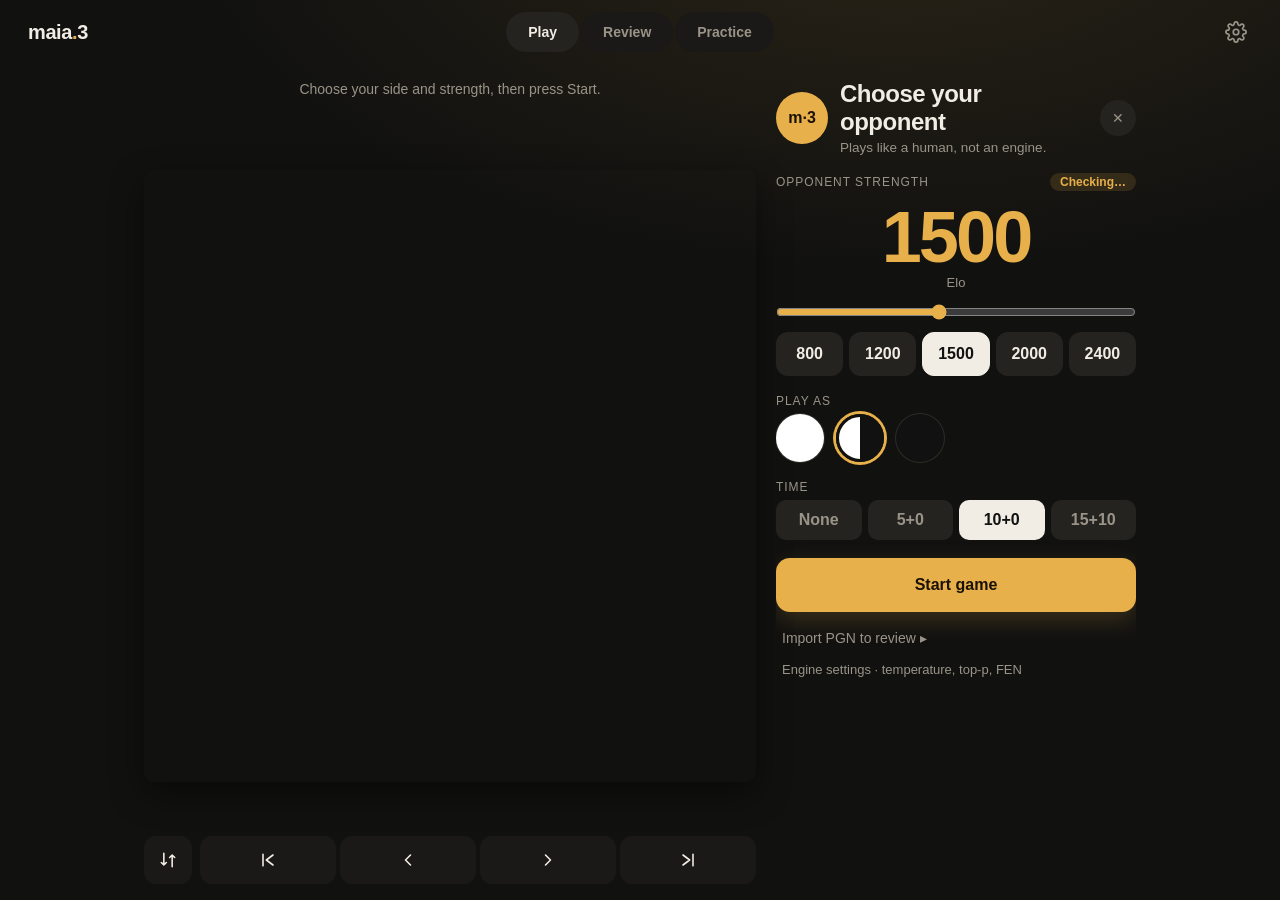
==== src/index.html @ 8c3743af "Implement Maia Chess mockup redesign" ====
<!doctype html>
<html lang="en">
<head>
  <meta charset="UTF-8" />
  <meta name="viewport" content="width=device-width, initial-scale=1.0, viewport-fit=cover" />
  <title>Maia Chess</title>
  <script src="theme.js"></script>
  <link rel="stylesheet" href="style.css" />
  <link rel="stylesheet" href="theme-skeuo.css" />
  <link rel="stylesheet" href="ux.css" />
</head>
<body>
  <div id="app">
    <nav class="tabBar" role="tablist" aria-label="Sections">
      <span class="brand" aria-hidden="true">maia<b>.</b>3</span>
      <button class="tabBtn active" id="tabBtnPlay" data-tab="play" role="tab">
        <span class="tabIcon"><svg width="22" height="22" viewBox="0 0 24 24" fill="none" stroke="currentColor" stroke-width="1.9" stroke-linecap="round" stroke-linejoin="round" aria-hidden="true"><rect x="3" y="3" width="18" height="18" rx="2"/><path d="M3 12h18M12 3v18"/></svg></span>
        <span class="tabLabel">Play</span>
      </button>
      <button class="tabBtn" id="tabBtnAnalyze" data-tab="analyze" role="tab">
        <span class="tabIcon"><svg width="22" height="22" viewBox="0 0 24 24" fill="none" stroke="currentColor" stroke-width="1.9" stroke-linecap="round" stroke-linejoin="round" aria-hidden="true"><circle cx="11" cy="11" r="6"/><path d="M20 20l-4.2-4.2"/></svg></span>
        <span class="tabLabel">Review</span>
      </button>
      <button type="button" class="practiceTab" id="tabBtnPractice">
        <span class="tabLabel">Practice</span>
      </button>
      <span class="navStatus" id="navStatus"></span>
      <button type="button" class="aboutBtn aboutOpen" aria-label="Settings and about">
        <span class="tabIcon"><svg width="22" height="22" viewBox="0 0 24 24" fill="none" stroke="currentColor" stroke-width="1.9" stroke-linecap="round" stroke-linejoin="round" aria-hidden="true"><circle cx="12" cy="12" r="3"/><path d="M19.4 15a1.7 1.7 0 0 0 .3 1.9l.1.1a2 2 0 1 1-2.8 2.8l-.1-.1a1.7 1.7 0 0 0-1.9-.3 1.7 1.7 0 0 0-1 1.5V21a2 2 0 1 1-4 0v-.1a1.7 1.7 0 0 0-1.1-1.5 1.7 1.7 0 0 0-1.9.3l-.1.1a2 2 0 1 1-2.8-2.8l.1-.1a1.7 1.7 0 0 0 .3-1.9 1.7 1.7 0 0 0-1.5-1H3a2 2 0 1 1 0-4h.1a1.7 1.7 0 0 0 1.5-1.1 1.7 1.7 0 0 0-.3-1.9l-.1-.1a2 2 0 1 1 2.8-2.8l.1.1a1.7 1.7 0 0 0 1.9.3H9a1.7 1.7 0 0 0 1-1.5V3a2 2 0 1 1 4 0v.1a1.7 1.7 0 0 0 1 1.5 1.7 1.7 0 0 0 1.9-.3l.1-.1a2 2 0 1 1 2.8 2.8l-.1.1a1.7 1.7 0 0 0-.3 1.9V9a1.7 1.7 0 0 0 1.5 1H21a2 2 0 1 1 0 4h-.1a1.7 1.7 0 0 0-1.5 1z"/></svg></span>
        <span class="tabLabel">Settings</span>
      </button>
    </nav>

    <main>
    <div class="tabPanel active" id="playTab">
      <section id="board-wrap" class="boardCol">
        <div id="status-line" class="statusLine" role="status">Choose your side and strength, then press Start.</div>
        <div class="materialBar" id="materialTop"></div>
        <div class="boardFrame"><div id="board" aria-label="chess board"></div>
          <div class="boardOverlay" id="startCard" hidden>
            <div class="overlayCard">
              <h3>No game in progress</h3>
              <p>Start a game against Maia at the strength you choose.</p>
              <button type="button" class="primary" id="startCardBtn">New game</button>
            </div>
          </div>
          <div class="boardOverlay" id="resultCard" hidden role="dialog" aria-labelledby="resultTitle">
            <div class="overlayCard">
              <h3 id="resultTitle"></h3>
              <p id="resultText"></p>
              <div class="overlayBtns">
                <button type="button" class="primary" id="resultReview">Review this game</button>
                <button type="button" class="small" id="resultRematch">Rematch</button>
                <button type="button" class="small" id="resultNew">New game</button>
                <button type="button" class="small" id="resultClose">Close</button>
              </div>
            </div>
          </div>
        </div>
        <div class="materialBar" id="materialBottom"></div>
        <div class="dock" role="toolbar" aria-label="Board controls">
          <button type="button" class="dockBtn" id="flip-btn" title="Flip board (F)" aria-label="Flip board"><svg width="20" height="20" viewBox="0 0 24 24" fill="none" stroke="currentColor" stroke-width="1.9" stroke-linecap="round" stroke-linejoin="round" aria-hidden="true"><path d="M7 4v14M7 18l-3-3M7 18l3-3M17 20V6M17 6l-3 3M17 6l3 3"/></svg></button>
          <div class="dockNav">
            <button type="button" class="dockBtn" id="nav-start" title="First move (Home)" aria-label="First move"><svg width="20" height="20" viewBox="0 0 24 24" fill="none" stroke="currentColor" stroke-width="1.9" stroke-linecap="round" stroke-linejoin="round" aria-hidden="true"><path d="M6 5v14M18 6l-8 6 8 6"/></svg></button>
            <button type="button" class="dockBtn" id="nav-prev" title="Previous move (←)" aria-label="Previous move"><svg width="20" height="20" viewBox="0 0 24 24" fill="none" stroke="currentColor" stroke-width="1.9" stroke-linecap="round" stroke-linejoin="round" aria-hidden="true"><path d="M15 6l-6 6 6 6"/></svg></button>
            <button type="button" class="dockBtn" id="nav-next" title="Next move (→)" aria-label="Next move"><svg width="20" height="20" viewBox="0 0 24 24" fill="none" stroke="currentColor" stroke-width="1.9" stroke-linecap="round" stroke-linejoin="round" aria-hidden="true"><path d="M9 6l6 6-6 6"/></svg></button>
            <button type="button" class="dockBtn" id="nav-end" title="Current position (End)" aria-label="Current position"><svg width="20" height="20" viewBox="0 0 24 24" fill="none" stroke="currentColor" stroke-width="1.9" stroke-linecap="round" stroke-linejoin="round" aria-hidden="true"><path d="M18 5v14M6 6l8 6-8 6"/></svg></button>
          </div>
        </div>
        <div id="promo-picker" class="hidden">
          <div class="promo-inner">
            <button data-piece="q" class="promo-btn"><img class="promo-img" alt="queen" /></button>
            <button data-piece="r" class="promo-btn"><img class="promo-img" alt="rook" /></button>
            <button data-piece="b" class="promo-btn"><img class="promo-img" alt="bishop" /></button>
            <button data-piece="n" class="promo-btn"><img class="promo-img" alt="knight" /></button>
          </div>
        </div>
      </section>

      <aside id="playSide" class="side">
        <div class="panel sheet" id="setup-panel" role="dialog" aria-modal="true" aria-labelledby="setup-title">
          <div class="sheetHead">
            <div class="heroAvatar" aria-hidden="true">m&middot;3</div>
            <div class="sheetTitle">
              <h2 id="setup-title">Choose your opponent</h2>
              <p class="sheetSub">Plays like a human, not an engine.</p>
            </div>
            <button type="button" class="sheetClose" id="setup-close" aria-label="Close">&#10005;</button>
          </div>

          <div class="field" id="elo-field">
            <div class="fieldHead">
              <label for="elo-slider">Opponent strength</label>
              <span id="active-model-name" title="Maia-3 model in use">Checking…</span>
              <select id="model-select" hidden title="Maia-3 model"></select>
            </div>
            <div class="eloRow"><b id="elo-value">1500</b><span class="eloUnit">Elo</span></div>
            <input type="range" id="elo-slider" min="600" max="2600" step="50" value="1500" />
            <div class="presets" id="elo-presets" role="group" aria-label="Strength presets"></div>
            <p class="hint" id="no-model-hint" style="display:none;">This build has no Maia-3 model bundled.</p>
          </div>

          <div class="field">
            <span class="fieldLabel">Play as</span>
            <div class="segmented" id="side-select" role="radiogroup" aria-label="Play as">
              <button type="button" role="radio" data-value="white" aria-checked="false" aria-label="White" title="White">White</button>
              <button type="button" role="radio" data-value="random" aria-checked="true" class="active" aria-label="Random" title="Random">Random</button>
              <button type="button" role="radio" data-value="black" aria-checked="false" aria-label="Black" title="Black">Black</button>
            </div>
          </div>

          <div class="field">
            <span class="fieldLabel">Time</span>
            <div class="chips" id="time-select" role="radiogroup" aria-label="Time control">
              <button type="button" role="radio" data-base="0" data-inc="0" aria-checked="false">None</button>
              <button type="button" role="radio" data-base="5" data-inc="0" aria-checked="false">5+0</button>
              <button type="button" role="radio" data-base="10" data-inc="0" aria-checked="true" class="active">10+0</button>
              <button type="button" role="radio" data-base="15" data-inc="10" aria-checked="false">15+10</button>
            </div>
          </div>

          <p class="sheetError" id="sheet-error" role="alert" hidden></p>
          <p class="hint sheetNote" id="sheet-note" hidden>A game is in progress. Strength changes apply to it right away; starting a new game abandons it.</p>
          <button id="start-btn" class="primary" title="Shortcut: N">Start game</button>
          <button type="button" class="linkBtn" id="import-link">Import PGN to review &#9656;</button>

          <details id="advanced-settings">
            <summary id="advanced-summary">Engine settings &middot; temperature, top-p, FEN</summary>

            <div class="settingRow">
              <div class="settingHead">
                <span>Variety in moves <span class="techName">(temperature)</span>: <span id="temperature-value">0.5</span></span>
                <button type="button" class="helpBtn" data-help="temperature" aria-label="About temperature">?</button>
              </div>
              <input type="range" id="temperature-slider" min="0" max="1.5" step="0.05" value="0.5" />
            </div>

            <div class="settingRow">
              <div class="settingHead">
                <span>Avoid odd moves <span class="techName">(top-p)</span>: <span id="top-p-value">0.9</span></span>
                <button type="button" class="helpBtn" data-help="topP" aria-label="About top-p">?</button>
              </div>
              <input type="range" id="top-p-slider" min="0.1" max="1" step="0.05" value="0.9" />
            </div>

            <div class="settingRow">
              <div class="settingHead">
                <label class="checkRow"><input type="checkbox" id="opening-checkbox" checked /> Varied openings (first 4 moves)</label>
                <button type="button" class="helpBtn" data-help="opening" aria-label="About loose opening">?</button>
              </div>
            </div>

            <div class="settingRow">
              <label for="start-fen-input">Starting position <span class="techName">(FEN)</span></label>
              <div class="inlineRow">
                <input type="text" id="start-fen-input" placeholder="Leave blank for the standard position">
                <button class="small" id="clear-fen-btn" type="button">Standard</button>
              </div>
              <div id="fen-error"></div>
            </div>
            <button class="small wide" id="open-setup-btn" type="button">Arrange pieces on a board…</button>
          </details>
        </div>

        <div class="oppCard" id="oppCard">
          <div class="oppAvatar" aria-hidden="true">m&middot;3</div>
          <div class="oppInfo"><b id="oppName">Maia</b><span id="oppSub"></span></div>
          <span class="oppState" id="oppState"></span>
        </div>

        <div class="panel movesPanel" id="moves-panel">
          <div class="historyNotice" id="history-notice">
            <span>Viewing a past position.</span>
            <button class="small" id="go-live-btn">Back to current</button>
          </div>
          <div class="moveBar">
            <ol id="move-list" class="moveList"></ol>
            <button type="button" id="moves-toggle" class="movesToggle" aria-expanded="false" aria-label="Show all moves"><svg width="20" height="20" viewBox="0 0 24 24" fill="none" stroke="currentColor" stroke-width="1.9" stroke-linecap="round" stroke-linejoin="round" aria-hidden="true"><path d="M6 9l6 6 6-6"/></svg></button>
          </div>
          <div class="actions">
            <button class="small" id="undo-btn" title="Undo (U)">Undo</button>
            <button class="small danger" id="resign-btn">Resign</button>
            <button class="small" id="copy-pgn-btn">PGN</button>
            <button class="primary" id="analyze-this-btn" title="Open this game in Review">Review game</button>
            <button class="small" id="new-game-btn">New game</button>
          </div>
        </div>
      </aside>
    </div>

    <div class="tabPanel" id="analyzeTab" data-pane="moves">
      <section id="analyze-board-wrap" class="boardCol">
        <div id="analyzeStatus" class="statusLine" role="status">Open a recent game or paste a PGN.</div>
        <div class="materialBar" id="aMaterialTop"></div>
        <div class="boardFrame"><div class="evalBar" id="evalBar" aria-hidden="true"><b id="evalBarFill"></b></div><div id="analyzeBoard" aria-label="analysis board"></div>
          <div class="boardOverlay" id="reviewEmpty" hidden>
            <div class="overlayCard">
              <h3>Review a game</h3>
              <p>Stockfish grades every move, shows your accuracy, and turns your mistakes into practice puzzles.</p>
              <p class="overlayHint">Paste a PGN on the right, open a recent game, or play one first.</p>
              <button type="button" class="primary" id="reviewPlayBtn">Play a game</button>
            </div>
          </div>
        </div>
        <div class="materialBar" id="aMaterialBottom"></div>
        <div class="dock" role="toolbar" aria-label="Board controls">
          <button type="button" class="dockBtn" id="aFlipBtn" title="Flip board (F)" aria-label="Flip board"><svg width="20" height="20" viewBox="0 0 24 24" fill="none" stroke="currentColor" stroke-width="1.9" stroke-linecap="round" stroke-linejoin="round" aria-hidden="true"><path d="M7 4v14M7 18l-3-3M7 18l3-3M17 20V6M17 6l-3 3M17 6l3 3"/></svg></button>
          <div class="dockNav" id="boardNav">
            <button type="button" class="dockBtn navBtn" disabled data-nav="start" title="First move (Home)" aria-label="First move"><svg width="20" height="20" viewBox="0 0 24 24" fill="none" stroke="currentColor" stroke-width="1.9" stroke-linecap="round" stroke-linejoin="round" aria-hidden="true"><path d="M6 5v14M18 6l-8 6 8 6"/></svg></button>
            <button type="button" class="dockBtn navBtn" disabled data-nav="prev" title="Previous move (←)" aria-label="Previous move"><svg width="20" height="20" viewBox="0 0 24 24" fill="none" stroke="currentColor" stroke-width="1.9" stroke-linecap="round" stroke-linejoin="round" aria-hidden="true"><path d="M15 6l-6 6 6 6"/></svg></button>
            <button type="button" class="dockBtn navBtn" disabled data-nav="next" title="Next move (→)" aria-label="Next move"><svg width="20" height="20" viewBox="0 0 24 24" fill="none" stroke="currentColor" stroke-width="1.9" stroke-linecap="round" stroke-linejoin="round" aria-hidden="true"><path d="M9 6l6 6-6 6"/></svg></button>
            <button type="button" class="dockBtn navBtn" disabled data-nav="end" title="End of line (End)" aria-label="End of line"><svg width="20" height="20" viewBox="0 0 24 24" fill="none" stroke="currentColor" stroke-width="1.9" stroke-linecap="round" stroke-linejoin="round" aria-hidden="true"><path d="M18 5v14M6 6l8 6-8 6"/></svg></button>
          </div>
        </div>
        <div id="analyzePromo" class="hidden">
          <div class="promo-inner">
            <button data-piece="q" class="promo-btn"><img class="promo-img" alt="queen" /></button>
            <button data-piece="r" class="promo-btn"><img class="promo-img" alt="rook" /></button>
            <button data-piece="b" class="promo-btn"><img class="promo-img" alt="bishop" /></button>
            <button data-piece="n" class="promo-btn"><img class="promo-img" alt="knight" /></button>
          </div>
        </div>
      </section>

      <aside id="analyzeSide" class="side">
        <div id="variationBar" style="display:none;">
          <div class="variationHead">
            <span id="variationTitle"></span>
            <button class="small" id="variationExitBtn" title="Return to the game position (Esc)">Back to game</button>
          </div>
          <div id="variationLine" class="lineMoves"></div>
        </div>

        <div id="practiceResumeBar" style="display:none;">
          <span>Practice paused</span>
          <button class="small" id="practiceResumeBtn">Back to practice</button>
        </div>

        <div class="importHead" id="importHead">
          <h2>Review a game</h2>
          <p>Stockfish grades every move and finds your mistakes.</p>
        </div>

        <ol class="stepper" id="reviewSteps" aria-label="Review progress">
          <li data-step="1" class="current"><i>1</i>Load</li>
          <li data-step="2"><i>2</i>Analyze</li>
          <li data-step="3"><i>3</i>Practice</li>
        </ol>

        <div class="paneTabs" id="paneTabs" role="tablist" aria-label="Review panels">
          <button type="button" role="tab" class="active" aria-selected="true" data-pane="moves">Moves</button>
          <button type="button" role="tab" aria-selected="false" data-pane="engine">Engine</button>
        </div>

        <div class="panel collapsible paneMoves" id="recentPanel" style="display:none;">
          <h2>Recent games</h2>
          <div id="recentList"></div>
          <div class="btnRow"><button class="small" id="recentClearBtn">Clear list</button></div>
        </div>

        <div class="panel collapsible paneMoves" id="loadPanel">
          <h2>Load a game</h2>
          <label class="drop" id="pgnDrop"><input type="file" id="pgnFile" accept=".pgn,.txt,text/plain" hidden /><b>Drop a .pgn file here</b><span>or <u>choose a file</u></span></label>
          <div class="orLine">or paste</div>
          <textarea id="pgnInput" rows="3" placeholder="[Event &quot;Casual game&quot;]&#10;1. e4 e5 2. Nf3 Nc6 3. Bb5 a6 ..."></textarea>
          <div class="inlineRow">
            <button id="pasteBtn" class="small" type="button">Paste from clipboard</button>
            <button id="loadGameBtn" class="primary">Load &amp; analyze</button>
          </div>
          <div id="loadError"></div>
        </div>

        <div class="panel collapsible paneMoves" id="analyzeControlsPanel">
          <h2>Analysis settings</h2>
          <div class="setRow"><span>Search depth</span><b id="depthVal">14</b></div>
          <input type="range" id="analyzeDepthSelect" min="8" max="24" step="1" value="14" />
          <div class="setRow"><span>Lines per move <small>(more = slower)</small></span>
            <div class="chips" id="lineChips" role="group" aria-label="Lines per move">
              <button type="button" data-lines="1">1</button><button type="button" data-lines="2">2</button><button type="button" data-lines="3" class="active">3</button>
            </div>
          </div>
          <div class="setRow"><span>Max time per search</span>
            <div class="chips" id="capChips" role="group" aria-label="Max time per search">
              <button type="button" data-cap="2">2s</button><button type="button" data-cap="5" class="active">5s</button><button type="button" data-cap="10">10s</button><button type="button" data-cap="0">None</button>
            </div>
          </div>
          <div class="setRow">
            <label for="analyzeSideSelect">Grade</label>
            <select id="analyzeSideSelect">
              <option value="both" selected>Both sides</option>
              <option value="white">White only</option>
              <option value="black">Black only</option>
            </select>
          </div>
          <div class="est" id="analyzeEst"></div>
          <button id="analyzeGameBtn" class="primary" disabled>Analyze game</button>
          <p class="hint analyzeNote">Results appear move by move. You can stop at any time and keep what's done. The engine runs on your CPU, nothing is uploaded.</p>
        </div>

        <div class="panel paneMoves folded" id="evalGraphBox" style="display:none;">
          <div class="evalHead">
            <b>Evaluation</b>
            <button type="button" id="eval-toggle" class="movesToggle" aria-expanded="false" aria-label="Show evaluation graph"><svg width="20" height="20" viewBox="0 0 24 24" fill="none" stroke="currentColor" stroke-width="1.9" stroke-linecap="round" stroke-linejoin="round" aria-hidden="true"><path d="M6 9l6 6 6-6"/></svg></button>
          </div>
          <div id="evalGraphWrap"><svg id="evalGraph"></svg></div>
          <div id="evalInfo"></div>
          <div id="evalLine" class="lineMoves"></div>
          <div id="evalLegend"></div>
        </div>

        <div class="panel paneMoves" id="accuracyPanel" style="display:none;">
          <div class="statTiles" id="accTiles"></div>
          <details class="accDetails"><summary>Accuracy by phase</summary><div id="accuracyBody"></div></details>
        </div>

        <div class="panel listCollapsed paneMoves" id="flaggedPanel" style="display:none;">
          <h2 id="flaggedHeading"><span>Key moments <span id="flaggedCount" class="hint"></span></span></h2>
          <div id="flaggedList"></div>
          <div class="inlineRow" id="practiceSideRow" style="display:none;">
            <label for="practiceSideSelect">Practice</label>
            <select id="practiceSideSelect">
              <option value="both">Both sides</option>
              <option value="white">White's mistakes</option>
              <option value="black">Black's mistakes</option>
            </select>
          </div>
          <button id="practiceBtn" class="primary" style="display:none;">Practice my mistakes →</button>
        </div>
        <button type="button" class="linkBtn" id="importAnotherBtn">Import another PGN</button>

        <div class="panel paneMoves movesPanel" id="moveListPanel" style="display:none;">
          <div class="moveBar">
            <ol id="analyzeMoveList" class="moveList"></ol>
            <button type="button" id="az-moves-toggle" class="movesToggle" aria-expanded="false" aria-label="Show all moves"><svg width="20" height="20" viewBox="0 0 24 24" fill="none" stroke="currentColor" stroke-width="1.9" stroke-linecap="round" stroke-linejoin="round" aria-hidden="true"><path d="M6 9l6 6 6-6"/></svg></button>
          </div>
        </div>

        <div class="panel" id="puzzlePanelV2">
          <h2>Practice</h2>
          <div id="puzzleProgressV2"></div>
          <div id="puzzlePromptV2"></div>
          <div id="puzzleFeedbackV2"></div>
          <div class="actions" id="puzzleActiveActions">
            <button class="small" id="puzzleBackBtn" style="display:none;">↩ Back to my puzzle</button>
            <button class="small" id="puzzleRevealBtn">Reveal answer</button>
            <button class="small" id="puzzleNextBtn" style="display:none;">Next puzzle →</button>
            <button class="small" id="puzzleAnalyzeBtn" style="display:none;" title="Analyze this mistake on the review board; practice stays paused">Analyze move</button>
            <button class="small" id="puzzleExitBtn">Exit</button>
          </div>
          <div class="actions" id="puzzleDoneActions" style="display:none;">
            <button class="small" id="puzzleRestartBtn">Practice again</button>
            <button class="small" id="puzzleExitBtn2">Back to Review</button>
          </div>
        </div>

        <div class="arrowChips paneEngine" id="arrowChips" role="group" aria-label="Board arrows">
          <span class="arrowChipsLabel">Arrows</span>
          <label class="arrowChip" id="chipEng" title="Stockfish's best lines (blue; fainter = lower ranked).">
            <input type="checkbox" id="engArrows" autocomplete="off"><i class="chipSwatch" style="background:#3b6ef2"></i>Stockfish
          </label>
          <label class="arrowChip" id="chipHi" title="The two moves a player of the chosen rating is most likely to play (purple).">
            <input type="checkbox" id="hiArrows" autocomplete="off"><i class="chipSwatch" style="background:#9b4fd8"></i>Maia
          </label>
          <label class="arrowChip" id="chipReview" title="The move played when it wasn't good (red) and the best move (blue).">
            <input type="checkbox" id="aArrowReview" checked><i class="chipSwatch" style="background:#d9534f"></i>Review
          </label>
        </div>
        <p class="hint paneEngine" id="engineHint">Stockfish shows the best lines. Maia shows what players of a chosen rating would play.</p>

        <div class="panel paneEngine" id="enginePanel">
          <div class="engHead">
            <input type="checkbox" id="engEnable" hidden autocomplete="off">
            <span class="engTitle"><i class="keyDot" style="background:#3b6ef2"></i>Stockfish</span>
            <select id="engLines" title="Lines shown">
              <option value="1">1 line</option>
              <option value="2">2 lines</option>
              <option value="3" selected>3 lines</option>
            </select>
          </div>
          <div id="engNote" class="hint"></div>
          <div id="engBody" style="display:none;">
            <div class="engSummary">
              <span id="engScore" class="engChip engScore">0.00</span>
              <div class="engBar"><i id="engBarFill"></i></div>
              <span id="engStatus" class="engStatus"></span>
            </div>
            <div id="engList"></div>
          </div>
        </div>

        <div class="panel paneEngine" id="humanPanel">
          <div class="engHead">
            <input type="checkbox" id="hiEnable" hidden autocomplete="off">
            <span class="engTitle"><i class="keyDot" style="background:#9b4fd8"></i>Maia</span>
            <select id="hiRating" title="Rating of the player Maia imitates"></select>
          </div>
          <div id="hiStatus" class="hint"></div>
          <div id="hiBody" style="display:none;">
            <div id="hiSummary"></div>
            <div id="hiMeter"></div>
            <div id="hiMeterLegend"></div>
            <div id="hiMoves"></div>
            <details id="hiChartBox">
              <summary class="hiTitle">Moves by rating</summary>
              <svg id="hiChart" viewBox="0 0 320 150"></svg>
              <div id="hiChartLegend"></div>
            </details>
          </div>
        </div>
      </aside>
    </div>
    </main>
  </div>

  <!-- Position editor overlay -->
  <div id="setup-overlay">
    <div class="setupCard">
      <h2>Set Up Position</h2>
      <div class="tray" id="trayWhite"></div>
      <div id="editor-board"></div>
      <div class="tray" id="trayBlack"></div>
      <div class="subRow" style="margin-top:6px;">
        <label for="editorTurnSelect">Side to move</label>
        <select id="editorTurnSelect">
          <option value="w">White</option>
          <option value="b">Black</option>
        </select>
      </div>
      <div class="castleRow">
        <label><input type="checkbox" id="castleWK" checked> White O-O</label>
        <label><input type="checkbox" id="castleWQ" checked> White O-O-O</label>
        <label><input type="checkbox" id="castleBK" checked> Black O-O</label>
        <label><input type="checkbox" id="castleBQ" checked> Black O-O-O</label>
      </div>
      <div id="fenPreview"></div>
      <div id="editorError"></div>
      <p class="hint" style="margin:0 0 10px;">
        Drag pieces from the trays onto the board, drag a board piece to move
        it, or drag it off the board to remove it. Click a board piece to
        remove it too.
      </p>
      <div class="btnRow">
        <button class="small" id="editorStandardBtn" type="button">Standard Position</button>
        <button class="small" id="editorClearBtn" type="button">Clear Board</button>
      </div>
      <div class="btnRow" style="margin-top:12px;">
        <button class="small" id="editorApplyBtn" type="button">Use This Position</button>
        <button class="small" id="editorCancelBtn" type="button">Cancel</button>
      </div>
    </div>
  </div>

  <div id="about-overlay" role="dialog" aria-modal="true" aria-labelledby="about-title">
    <div class="aboutCard">
      <h2 id="about-title">maia<span>·3</span></h2>
      <p id="about-version"></p>
      <p>Play chess against Maia-3, an engine that plays like a human at the Elo you pick. Everything runs on this device.</p>
      <h3>Board</h3>
      <label class="checkRow"><input type="checkbox" id="pref-destinations" checked /> Show piece destinations</label>
      <h3>Theme</h3>
      <div class="segmented" id="theme-select" role="radiogroup" aria-label="Theme">
        <button type="button" role="radio" data-value="minimal" aria-checked="true" class="active">Minimal</button>
        <button type="button" role="radio" data-value="skeuo" aria-checked="false">Skeuomorphic</button>
      </div>
      <h3>Keyboard shortcuts</h3>
      <ul class="shortcuts">
        <li><kbd>N</kbd><span>Start a new game</span></li>
        <li><kbd>U</kbd><span>Undo your last move</span></li>
        <li><kbd>F</kbd><span>Flip the board</span></li>
        <li><kbd>←</kbd><kbd>→</kbd><span>Step through moves</span></li>
        <li><kbd>Home</kbd><kbd>End</kbd><span>Jump to start / current position</span></li>
        <li><kbd>Esc</kbd><span>Close dialogs, leave a side line</span></li>
      </ul>
      <h3>Built with</h3>
      <ul>
        <li>Maia-3<span>The human-like engine, by CSSLab</span></li>
        <li>Stockfish<span>Grades your moves in Review</span></li>
        <li>ONNX Runtime<span>Runs the Maia model on the device</span></li>
        <li>Tauri<span>The app framework</span></li>
        <li>Chess pieces<span>Colin M. L. Burnett, CC BY-SA 3.0</span></li>
      </ul>
      <h3>License</h3>
      <p>Free software under the GNU GPL v3.</p>
      <div class="aboutRepo">
        <code>github.com/outusuke/maia3-tauri</code>
        <button class="small" id="about-copy" type="button">Copy link</button>
      </div>
      <button class="primary" id="about-close" type="button">Close</button>
    </div>
  </div>

  <div id="help-toast" role="status" aria-live="polite"></div>

  <script src="log.js"></script>
  <script src="board.js"></script>
  <script src="tabs.js"></script>
  <script src="about.js"></script>
  <script src="play.js"></script>
  <script src="editor.js"></script>
  <script src="analyze.js"></script>
  <script src="insights.js"></script>
  <script src="accuracy.js"></script>
  <script src="analyze-view.js"></script>
  <script src="recent-games.js"></script>
  <script src="eval-graph.js"></script>
  <script src="puzzles.js"></script>
  <script src="ux.js"></script>
  <script src="main.js"></script>
</body>
</html>
---- src/style.css ----
:root {
  color-scheme: dark;
  --light-square: #ecdcbc;
  --dark-square: #b08a62;
  --highlight: rgba(155, 199, 0, 0.55);
  --last-move: rgba(255, 214, 51, 0.5);
  --check: rgba(220, 50, 47, 0.65);
  --bg: #101319;
  --panel-bg: #171b23;
  --panel-bg-2: #212631;
  --border: #262c38;
  --text: #eef0f4;
  --muted: #9ba3b1;
  --accent: #7aa2ff;
  --accent-hover: #93b3ff;
  --on-accent: #0a1022;
  --danger: #ff8f8a;

  --rail-w: 72px;
  --tabbar-h: 60px;
  --gap: 20px;
  --pad: 16px;
  --side-w: clamp(280px, 30vw, 360px);
  --status-h: 32px;
  --strip-h: 26px;
  --dock-h: 48px;
  --col-gap: 4px;
  --vh: 100vh;
  --stack-h: calc(var(--status-h) + 2 * var(--strip-h) + var(--dock-h) + 4 * var(--col-gap));
  --cell: clamp(30px, min(
    calc((var(--vh) - var(--stack-h) - 2 * var(--pad)) / 8),
    calc((100vw - var(--rail-w) - var(--side-w) - var(--gap) - 2 * var(--pad)) / 8)
  ), 100px);
}
@supports (height: 100dvh) {
  :root { --vh: 100dvh; }
}

* { box-sizing: border-box; }

html, body {
  margin: 0;
  height: 100%;
  background: var(--bg);
  color: var(--text);
  font-family: -apple-system, "Segoe UI", Inter, Helvetica, Arial, sans-serif;
  overscroll-behavior: none;
  -webkit-tap-highlight-color: transparent;
}
button, select, input, textarea { font: inherit; color: inherit; }

#app { height: var(--vh); padding-left: var(--rail-w); }
main { height: 100%; overflow: hidden; }

.tabPanel { display: none; }
.tabPanel.active {
  display: grid;
  grid-template-columns: calc(var(--cell) * 8) minmax(0, var(--side-w));
  gap: var(--gap);
  justify-content: center;
  align-content: center;
  height: 100%;
  padding: var(--pad);
}

.tabBar {
  position: fixed; z-index: 30; left: 0; top: 0; bottom: 0; width: var(--rail-w);
  display: flex; flex-direction: column; align-items: center; gap: 6px;
  padding: 64px 0 20px; background: var(--panel-bg); border-right: 1px solid var(--border);
}
.tabBar::before {
  content: "m\00b7 3"; position: absolute; top: 20px; font-size: 17px; font-weight: 700; letter-spacing: -0.03em;
}
.tabBtn, .aboutBtn {
  width: 56px; height: 60px; padding: 0; border: 0; background: none; color: var(--muted);
  display: flex; flex-direction: column; align-items: center; justify-content: center; gap: 3px;
  font-size: 11px; font-weight: 600; cursor: pointer;
}
.aboutBtn { margin-top: auto; }
.tabBtn:hover, .aboutBtn:hover { color: var(--text); }
.tabBtn:focus-visible, .aboutBtn:focus-visible { outline: 2px solid var(--accent); outline-offset: -2px; }
.tabIcon { display: flex; align-items: center; justify-content: center; width: 44px; height: 30px; border-radius: 15px; }
.tabBtn.active { color: #9db9ff; font-weight: 700; }
.tabBtn.active .tabIcon { background: rgba(122, 162, 255, 0.18); }

.boardCol { position: relative; width: calc(var(--cell) * 8); display: flex; flex-direction: column; gap: var(--col-gap); }

.statusLine {
  height: var(--status-h); font-size: 12.5px; line-height: 16px; color: var(--muted); text-align: center;
  display: -webkit-box; -webkit-box-orient: vertical; -webkit-box-pack: center; -webkit-line-clamp: 2; overflow: hidden;
}

.materialBar {
  height: var(--strip-h); display: flex; align-items: center;
  font-size: 12px; font-weight: 600; color: var(--muted);
}
.pName { display: inline-flex; align-items: center; gap: 6px; margin-right: 10px; color: var(--text); }

#board, #analyzeBoard, #editor-board {
  position: relative;
  touch-action: none;
  -webkit-user-select: none;
  user-select: none;
}
#board, #analyzeBoard {
  display: grid;
  grid-template-columns: repeat(8, var(--cell));
  grid-template-rows: repeat(8, var(--cell));
}

.dock { display: grid; grid-template-columns: auto minmax(0, 1fr); gap: 8px; height: var(--dock-h); }
.dockNav { display: grid; grid-template-columns: repeat(4, minmax(0, 1fr)); gap: 4px; }
.dockBtn {
  min-width: 48px; border: 0; border-radius: 12px; background: var(--panel-bg); color: var(--text);
  display: grid; place-items: center; cursor: pointer;
}
.dockBtn:hover:not(:disabled) { background: var(--panel-bg-2); }
.dockBtn:disabled { opacity: 0.3; cursor: default; }
.dockBtn:focus-visible { outline: 2px solid var(--accent); outline-offset: 1px; }

.side {
  height: calc(var(--stack-h) + 8 * var(--cell));
  min-width: 0; display: flex; flex-direction: column; gap: 10px;
  overflow-y: auto; overflow-anchor: none; scrollbar-width: thin; scrollbar-color: var(--border) transparent;
}
.side > * { flex: none; }

.panel { background: var(--panel-bg); border-radius: 14px; padding: 14px; }
.panel h2 {
  margin: 0 0 10px; font-size: 12px; font-weight: 600; text-transform: uppercase; letter-spacing: 0.06em; color: var(--muted);
}
.hint { margin: 8px 0 0; font-size: 12px; color: var(--muted); }
.emptyHint { color: var(--muted); font-size: 12.5px; padding: 6px 2px; }

select, input[type="text"], textarea {
  min-height: 40px; padding: 8px 10px; border: 1px solid var(--border); border-radius: 10px;
  background: var(--panel-bg-2); font-size: 14px;
}
textarea { display: block; width: 100%; margin-bottom: 10px; resize: vertical; }
input[type="range"] { width: 100%; margin: 0; accent-color: var(--accent); }

button.primary {
  width: 100%; min-height: 46px; border: 0; border-radius: 12px; background: var(--accent); color: var(--on-accent);
  font-size: 15px; font-weight: 700; cursor: pointer;
}
button.primary:hover { background: var(--accent-hover); }
button.primary:disabled { background: #2a2f3a; color: #6d7482; cursor: not-allowed; }
button.small {
  min-height: 36px; padding: 0 12px; border: 0; border-radius: 10px; background: var(--panel-bg-2);
  font-size: 13px; cursor: pointer;
}
button.small:hover:not(:disabled) { background: #2a303d; }
button.small:disabled { opacity: 0.4; cursor: default; }
button.small.danger { color: var(--danger); }
button.small.wide { width: 100%; }
.btnRow, .actions { display: flex; flex-wrap: wrap; gap: 8px; }
.actions { margin-top: 10px; }
.actions > * { flex: 1 1 auto; }
.inlineRow { display: flex; align-items: center; gap: 8px; }

.segmented, .paneTabs { display: flex; gap: 4px; padding: 4px; background: var(--bg); border-radius: 12px; }
.segmented button, .paneTabs button {
  flex: 1; min-height: 38px; border: 0; border-radius: 9px; background: transparent; color: var(--muted);
  font-size: 13px; cursor: pointer;
}
.segmented button:hover, .paneTabs button:hover { color: var(--text); }
.segmented button.active, .paneTabs button.active { background: var(--accent); color: var(--on-accent); font-weight: 700; }

.field { margin-bottom: 14px; }
.fieldLabel { display: block; margin-bottom: 6px; font-size: 12px; color: var(--muted); }
.fieldHead { display: flex; align-items: center; justify-content: space-between; gap: 8px; margin-bottom: 8px; font-size: 13px; color: var(--muted); }
.fieldHead b { color: var(--text); font-weight: 600; }
#active-model-name {
  padding: 2px 10px; border-radius: 12px; background: rgba(122, 162, 255, 0.14); color: #9db9ff;
  font-size: 12px; font-weight: 600;
}
#model-select { min-height: 32px; padding: 2px 8px; font-size: 13px; }

#advanced-settings { margin-bottom: 4px; }
#advanced-settings > summary {
  display: flex; align-items: center; justify-content: space-between; min-height: 40px; padding: 0 12px;
  border-radius: 10px; background: var(--panel-bg-2); color: var(--muted); font-size: 13px;
  list-style: none; cursor: pointer; user-select: none;
}
#advanced-settings > summary::-webkit-details-marker { display: none; }
#advanced-settings > summary::after { content: "▾"; }
#advanced-settings[open] > summary { margin-bottom: 12px; color: var(--text); }
.settingRow { margin-bottom: 12px; font-size: 13px; color: var(--muted); }
.settingRow > label { display: block; margin-bottom: 6px; }
.settingHead { display: flex; align-items: center; justify-content: space-between; gap: 8px; margin-bottom: 6px; }
.checkRow { display: flex; align-items: center; gap: 8px; cursor: pointer; }
#start-fen-input { flex: 1; min-width: 0; font-size: 13px; }
#fen-error { display: none; margin-top: 6px; color: var(--danger); font-size: 12px; }
.helpBtn {
  width: 22px; height: 22px; padding: 0; border: 1px solid var(--border); border-radius: 50%;
  background: transparent; color: var(--muted); font-size: 12px; line-height: 1; cursor: pointer;
}
.helpBtn:hover, .helpBtn.active { color: var(--text); border-color: var(--accent); }

.panel.collapsible > h2 { display: flex; align-items: center; justify-content: space-between; min-height: 24px; cursor: pointer; user-select: none; }
.panel.collapsible > h2::after { content: "▾"; margin-left: 8px; }
.panel.collapsible.collapsed > h2 { margin-bottom: 0; }
.panel.collapsible.collapsed > h2::after { content: "▸"; }
.panel.collapsible.collapsed > :not(h2) { display: none; }
#setup-panel.collapsed > #elo-field, #setup-panel.collapsed > #start-btn { display: block; }
#setup-panel.collapsed > #elo-field { margin-top: 12px; }
#setup-panel.collapsed > #start-btn { margin-top: 12px; }

.moveList { margin: 0; padding: 0; list-style: none; font-size: 14px; font-variant-numeric: tabular-nums; }
.move-row { display: grid; grid-template-columns: 38px 1fr 1fr; align-items: center; padding: 1px 4px; border-radius: 6px; }
.move-row:nth-child(even) { background: rgba(255, 255, 255, 0.03); }
.move-num { color: var(--muted); text-align: right; padding-right: 8px; font-size: 12.5px; }
.move-san { cursor: pointer; padding: 3px 8px; border-radius: 5px; font-weight: 600; }
.move-san.empty { cursor: default; color: var(--muted); font-weight: 400; }
.move-san:not(.empty):hover { background: var(--panel-bg-2); }
.move-san.current { background: var(--accent); color: var(--on-accent); }
.move-empty { color: var(--muted); font-size: 13px; padding: 8px 2px; }
.move-result { text-align: center; font-weight: 600; margin-top: 6px; padding-top: 6px; border-top: 1px solid var(--border); }
.move-result small { display: block; font-weight: 400; font-size: 12px; color: var(--muted); }
.movesToggle { display: none; }
.movesPanel.open .movesToggle svg { transform: rotate(180deg); }
@media not all and (max-width: 759px) and (min-height: 521px) {
  #moveListPanel .moveBar { display: flex; align-items: flex-start; gap: 6px; }
  #moveListPanel .moveList { flex: 1; min-width: 0; max-height: 104px; overflow-y: auto; }
  #moveListPanel.open .moveList { max-height: 380px; }
  #az-moves-toggle {
    display: grid; place-items: center; flex: none; width: 36px; height: 36px; padding: 0;
    border: 0; border-radius: 10px; background: var(--panel-bg-2); color: var(--text); cursor: pointer;
  }
}
#new-game-btn { display: none; flex-basis: 100%; background: var(--accent); color: var(--on-accent); font-weight: 700; }
#new-game-btn:hover:not(:disabled) { background: var(--accent-hover); }
#moves-panel > .actions { position: sticky; bottom: -14px; margin: 10px -14px -14px; padding: 10px 14px 14px; background: var(--panel-bg); border-radius: 0 0 14px 14px; }

.historyNotice {
  display: none; align-items: center; justify-content: space-between; gap: 8px; margin-bottom: 10px;
  font-size: 12.5px; color: #e3c96b;
}
.historyNotice.show { display: flex; }

#loadError { margin-top: 6px; color: var(--danger); font-size: 12.5px; }
#loadError:empty { display: none; }
.pairRow { display: grid; grid-template-columns: 1fr 1fr; gap: 10px; margin-bottom: 12px; }
.pairRow label { display: flex; flex-direction: column; gap: 4px; font-size: 12px; color: var(--muted); }
.pairRow select { width: 100%; }
#practiceSideRow { margin: 10px 0 8px; font-size: 12.5px; color: var(--muted); }
#practiceSideRow select { flex: 1; }
#flaggedList { margin-top: 10px; }

#variationBar {
  position: sticky; top: 0; z-index: 2; flex-direction: column; gap: 6px; padding: 10px 12px;
  border-radius: 12px; background: var(--panel-bg-2); font-size: 12.5px;
  box-shadow: 0 0 0 1px var(--border);
}
#practiceResumeBar {
  position: sticky; top: 0; z-index: 2; order: -2; align-items: center; justify-content: space-between; gap: 8px;
  padding: 10px 12px; border-radius: 12px; background: var(--panel-bg-2); font-size: 12.5px; font-weight: 600;
  box-shadow: 0 0 0 1px var(--border);
}
.variationHead { display: flex; justify-content: space-between; align-items: center; gap: 8px; font-weight: 600; }
#variationLine { font-family: monospace; font-size: 12.5px; }

#analyzeTab.hasGame #analyzeControlsPanel { order: 1; }
#analyzeTab.hasGame #evalGraphBox { order: 2; }
#analyzeTab.hasGame #accuracyPanel { order: 2; }
#analyzeTab.hasGame #flaggedPanel { order: 3; }
#analyzeTab.hasGame #moveListPanel { order: 0; }
#analyzeTab.hasGame #analyzeControlsPanel.collapsed { order: 8; }
#analyzeTab.hasGame #recentPanel { order: 9; }
#analyzeTab.hasGame #loadPanel { order: 10; }
#variationBar { order: -2; }
.paneTabs { order: -1; }
#analyzeTab:not(.hasGame) .paneTabs,
#analyzeTab:not(.hasGame) .paneEngine { display: none !important; }
#analyzeTab:not(.practicing)[data-pane="engine"] .paneMoves { display: none !important; }
#analyzeTab:not(.practicing)[data-pane="moves"] .paneEngine { display: none !important; }
#analyzeTab.practicing .paneTabs,
#analyzeTab.practicing .paneMoves:not(#evalGraphBox) { display: none !important; }
#analyzeTab.practicing #puzzlePanelV2 { order: -1; }

#enginePanel:not(:has(#engEnable:checked)),
#humanPanel:not(:has(#hiEnable:checked)) { display: none; }
#engineHint { display: none; }
#analyzeTab:not(:has(#engEnable:checked, #hiEnable:checked)) #engineHint { display: block; }
.engHead { display: flex; justify-content: space-between; align-items: center; gap: 8px; }
.engTitle { font-size: 14px; font-weight: 600; }
.engHead select { min-height: 32px; padding: 2px 8px; font-size: 13px; }
#hiStatus:empty, #engNote:empty { display: none; }

#puzzlePanelV2 > .actions { position: sticky; bottom: -14px; margin: 10px -14px -14px; padding: 10px 14px 14px; background: var(--panel-bg); border-radius: 0 0 14px 14px; }

#help-toast {
  position: fixed; left: 50%; bottom: 24px; transform: translateX(-50%); max-width: 380px; padding: 10px 14px;
  background: var(--panel-bg-2); border: 1px solid var(--accent); border-radius: 10px; font-size: 13px; line-height: 1.5;
  opacity: 0; pointer-events: none; transition: opacity 0.15s; z-index: 50;
}
#help-toast.show { opacity: 1; }

.square {
  position: relative;
  display: flex;
  align-items: center;
  justify-content: center;
  font-size: min(6.5vh, 52px);
  cursor: pointer;
}

.square.light { background: var(--light-square); }
.square.dark { background: var(--dark-square); }

.square.selected::after {
  content: "";
  position: absolute;
  inset: 0;
  background: var(--highlight);
}

.square.last-move::after {
  content: "";
  position: absolute;
  inset: 0;
  background: var(--last-move);
}

.square.in-check::after {
  content: "";
  position: absolute;
  inset: 0;
  background: radial-gradient(circle, var(--check) 0%, transparent 75%);
}

.square .piece {
  position: relative;
  z-index: 2;
  width: 82%;
  height: 82%;
  object-fit: contain;
  pointer-events: none;
  filter: drop-shadow(0 1px 1px rgba(0,0,0,0.4));
  transition: transform 60ms ease;
}
.square.dragging .piece { opacity: 0.35; }
.slide-piece {
  position: fixed;
  left: 0;
  top: 0;
  object-fit: contain;
  pointer-events: none;
  z-index: 999;
  will-change: transform;
}

.moveBadge {
  position: absolute;
  bottom: -4px;
  right: -4px;
  z-index: 3;
  width: 20px;
  height: 20px;
  border-radius: 50%;
  filter: drop-shadow(0 1px 2px rgba(0,0,0,0.6));
  pointer-events: none;
}

.noDestinations .move-dot::before { display: none; }
.move-dot::before {
  content: "";
  position: absolute;
  width: 28%;
  height: 28%;
  border-radius: 50%;
  background: rgba(20, 20, 20, 0.35);
  z-index: 1;
}
.move-dot.capture::before {
  width: 92%;
  height: 92%;
  background: transparent;
  border: 6px solid rgba(20, 20, 20, 0.35);
  border-radius: 50%;
}

.coord {
  position: absolute;
  font-size: 10px;
  font-weight: 700;
  opacity: 0.65;
  z-index: 1;
}
.coord.file { bottom: 2px; right: 3px; }
.coord.rank { top: 2px; left: 3px; }
.square.light .coord { color: var(--dark-square); }
.square.dark .coord { color: var(--light-square); }

#promo-picker, #analyzePromo {
  position: absolute;
  inset: 0;
  background: rgba(0,0,0,0.55);
  display: flex;
  align-items: center;
  justify-content: center;
  z-index: 10;
}
#promo-picker.hidden, #analyzePromo.hidden { display: none; }
.promo-inner {
  background: var(--panel-bg);
  border: 1px solid var(--border);
  border-radius: 10px;
  padding: 14px;
  display: flex;
  gap: 10px;
}
.promo-btn {
  width: 60px;
  height: 60px;
  border-radius: 8px;
  border: 1px solid var(--border);
  background: var(--panel-bg-2);
  color: var(--text);
  cursor: pointer;
  display: flex;
  align-items: center;
  justify-content: center;
}
.promo-btn:hover { background: var(--accent); }
.promo-img {
  width: 80%;
  height: 80%;
  object-fit: contain;
  pointer-events: none;
}

.square { cursor: grab; }
.square.drag-over::after {
  content: ""; position: absolute; inset: 0;
  background: rgba(59, 110, 242, 0.28); z-index: 1;
}
.drag-ghost {
  position: fixed;
  left: 0; top: 0;
  will-change: transform;
  width: 52px; height: 52px;
  pointer-events: none;
  z-index: 1000;
  filter: drop-shadow(0 3px 6px rgba(0,0,0,0.55));
  opacity: 0.92;
}

/* Position editor overlay */
#setup-overlay {
  position: fixed; inset: 0; z-index: 60; display: none;
  align-items: flex-start; justify-content: center; overflow-y: auto;
  background: rgba(10, 10, 14, 0.72); padding: 28px 16px;
}
#setup-overlay.show { display: flex; }
.setupCard {
  background: var(--panel-bg); border-radius: 14px; padding: 18px 20px 20px;
  width: min(560px, 100%); box-shadow: 0 20px 60px rgba(0,0,0,0.45);
}
.setupCard h2 { font-size: 15px; margin: 0 0 12px; }
#editor-board {
  --ecell: min(7vh, 52px, calc((100vw - 80px) / 8)); /* 80px = overlay + card padding + border */
  display: grid; grid-template-columns: repeat(8, var(--ecell));
  grid-template-rows: repeat(8, var(--ecell)); border: 2px solid #1a1a1a;
  margin: 0 auto 10px; user-select: none;
}
.tray {
  display: flex; gap: 4px; justify-content: center; flex-wrap: wrap;
  padding: 6px; border: 1px dashed var(--border); border-radius: 8px; margin-bottom: 8px;
}
.tray .piece {
  width: 34px; height: 34px; cursor: grab;
}
.castleRow { display: flex; flex-wrap: wrap; gap: 6px 14px; font-size: 12.5px; color: var(--text); }
.castleRow label { display: flex; align-items: center; gap: 4px; }
#fenPreview {
  font-size: 11px; color: var(--muted); word-break: break-all; margin: 8px 0;
  background: var(--panel-bg-2); border: 1px solid var(--border); border-radius: 6px; padding: 6px 8px;
}
#editorError { color: #ff8a8a; font-size: 12.5px; min-height: 1.2em; }

/* Analyze / Practice tab */
.grade-good { color: #8fe89b; }
.grade-best { color: #6fdc8c; }
.grade-onlymove { color: #7db7e8; }
.grade-brilliant { color: #26c2c2; }
.grade-inaccuracy { color: #e3c96b; }
.grade-mistake { color: #f0a860; }
.grade-blunder { color: #ff8a8a; }
.gradeChip { display: inline-block; width: 8px; height: 8px; border-radius: 50%; margin-right: 6px; }
.gradeChip.grade-good { background: #4caf6b; }
.gradeChip.grade-best { background: #3fbf6a; }
.gradeChip.grade-onlymove { background: #5b9bd5; }
.gradeChip.grade-brilliant { background: #26c2c2; }
.gradeChip.grade-inaccuracy { background: #e3c96b; }
.gradeChip.grade-mistake { background: #f0a860; }
.gradeChip.grade-blunder { background: #e05555; }

#flaggedList { display: flex; flex-direction: column; gap: 8px; margin-top: 10px; }
.flaggedItem {
  background: var(--panel-bg-2); border: 1px solid var(--border); border-radius: 8px; padding: 8px 10px;
  font-size: 12.5px;
}
.flaggedItem .head { display: flex; justify-content: space-between; font-weight: 600; }
.flaggedItem .line { color: var(--muted); margin-top: 4px; font-family: monospace; font-size: 11.5px; }

#evalGraphBox.panel { padding: 12px; }
.evalHead { display: none; }
/* Absolutely positioned in a fixed-height wrapper so the SVG's redraw size can't feed back into the layout width (resize loop). */
#evalGraphWrap { position: relative; width: 100%; height: 150px; }
#evalGraph {
  position: absolute; inset: 0; width: 100%; height: 100%; display: block;
  background: var(--panel-bg-2); border: 1px solid var(--border); border-radius: 8px;
  cursor: crosshair; touch-action: none; user-select: none;
}
#evalInfo { min-height: 20px; margin-top: 8px; font-size: 13px; }
#evalInfo .evalMove { font-weight: 600; }
#evalInfo .evalMuted { color: var(--muted); }
#evalLine:empty { display: none; }
#evalLine { margin-top: 2px; }
#evalLegend { display: flex; flex-wrap: wrap; gap: 14px; margin-top: 6px; font-size: 12px; color: var(--muted); }
.evalLegendItem {
  display: inline-flex; align-items: center; gap: 6px;
  background: none; border: 1px solid transparent; border-radius: 6px;
  padding: 2px 6px; margin: -2px -6px; font: inherit; color: inherit; cursor: pointer;
}
.evalLegendItem:not(:disabled):hover { background: var(--panel-bg-2); }
.evalLegendItem.active { border-color: var(--border); background: var(--panel-bg-2); color: var(--text); }
.evalLegendItem:disabled { cursor: default; opacity: 0.5; }
.evalLegendDot { width: 9px; height: 9px; border-radius: 50%; display: inline-block; }

.sideTag {
  display: inline-block; font-size: 10.5px; font-weight: 600; text-transform: uppercase;
  letter-spacing: 0.03em; padding: 1px 5px; border-radius: 4px; vertical-align: 1px;
}
.sideTag.white { background: #e9e9e9; color: #222; }
.sideTag.black { background: #3a3a3a; color: #e9e9e9; }

.materialGroup { display: flex; align-items: center; margin-right: 6px; }
.materialGroup img {
  width: 22px; height: 22px; margin-right: -5px;
  /* stacked twice for a visible halo — drop-shadow has no spread option */
  filter: drop-shadow(0 0 1px rgba(255,255,255,0.85)) drop-shadow(0 0 1px rgba(255,255,255,0.85));
}
.materialGroup img:last-child { margin-right: 0; }
.materialLead { margin-left: 3px; }

.pDot { display: inline-block; width: 14px; height: 14px; border-radius: 50%; border: 1px solid var(--muted); flex: none; }
.pDot.white { background: #f2f2f2; }
.pDot.black { background: #2a2a2a; }

/* --pp (0..1) is set in puzzles.js */
#puzzleProgressV2::after {
  content: ""; display: block; height: 4px; margin-top: 8px; border-radius: 2px;
  background: linear-gradient(var(--accent), var(--accent)) 0 0 / calc(var(--pp, 0) * 100%) 100% no-repeat, var(--border);
}

#puzzlePanelV2 { display: none; }
#puzzlePanelV2.show { display: block; }
#puzzleProgressV2 { font-size: 12px; color: var(--muted); margin-bottom: 6px; }
#puzzlePromptV2 { font-size: 13.5px; margin-bottom: 8px; }
#puzzleFeedbackV2 {
  font-size: 13px; border-radius: 8px; padding: 8px 10px; margin-bottom: 8px; display: none;
}
#puzzleFeedbackV2.show { display: block; }
#puzzleFeedbackV2.correct { background: #1f3d24; color: #8fe89b; }
#puzzleFeedbackV2.wrong { background: #4a1f22; color: #ff9494; }
#puzzleFeedbackV2.reveal { background: #33333b; color: var(--text); }

.emptyHint { color: var(--muted); font-size: 12.5px; padding: 6px 2px; }

.square, .square *, .tray, .tray * , .drag-ghost {
  -webkit-user-select: none;
  user-select: none;
  -webkit-user-drag: none;
}
body.is-dragging, body.is-dragging * {
  -webkit-user-select: none !important;
  user-select: none !important;
  cursor: grabbing !important;
}

.board-arrows {
  position: absolute;
  left: 0; top: 0;
  width: 100%; height: 100%;
  pointer-events: none;
  z-index: 5;
  overflow: visible;
}

.arrowChips { display: flex; align-items: center; gap: 6px; flex-wrap: wrap; }
.arrowChipsLabel { font-size: 12px; color: var(--muted); margin-right: 2px; }
.arrowChip {
  display: inline-flex; align-items: center; gap: 6px;
  padding: 6px 14px; border-radius: 999px; border: 1px solid var(--border, #444);
  font-size: 12px; color: var(--muted); cursor: pointer; user-select: none;
  transition: opacity .12s, background .12s, color .12s;
}
.arrowChip input { position: absolute; opacity: 0; width: 0; height: 0; pointer-events: none; }
.arrowChip .chipSwatch { width: 14px; height: 4px; border-radius: 2px; opacity: .35; }
.arrowChip:has(input:checked) { color: var(--text); background: rgba(128,128,128,.16); }
.arrowChip:has(input:checked) .chipSwatch { opacity: 1; }
.arrowChip:has(input:focus-visible) { outline: 2px solid #3b6ef2; outline-offset: 1px; }
.keyDot { display: inline-block; width: 16px; height: 5px; border-radius: 3px; margin-right: 8px; vertical-align: middle; }

.lineMoves { line-height: 1.9; }
.lineNum { color: var(--muted); margin-right: 3px; }
.lineLabel { color: var(--muted); margin-right: 5px; }
.lineMove {
  display: inline-block;
  padding: 0 5px;
  margin-right: 3px;
  border-radius: 4px;
  cursor: pointer;
  color: var(--text);
  font-weight: 600;
}
.lineMove:hover { background: rgba(90, 134, 245, 0.28); }
.lineMove.active { background: #3b6ef2; color: #fff; }
.flaggedItem .line.lineMoves { font-family: monospace; font-size: 12px; margin-top: 4px; }
.puzzleLine { margin-top: 6px; font-family: monospace; }
.puzzleLine .lineMoves { display: inline; }
.puzzleReset { margin-top: 8px; }

#recentList { display: flex; flex-direction: column; gap: 6px; }
#recentPanel.collapsed > #recentList { display: none; }
.recentItem {
  display: flex; flex-direction: column; align-items: flex-start; gap: 2px; width: 100%; min-height: 48px;
  padding: 8px 12px; border: 1px solid var(--border); border-radius: 10px; background: var(--panel-bg-2);
  color: var(--text); font: inherit; text-align: left; cursor: pointer;
}
.recentItem:hover { background: #262a33; }
.recentTitle { font-size: 14px; font-weight: 600; }
.recentMeta { font-size: 12px; color: var(--muted); }
#recentClearBtn { margin-top: 8px; }

#flaggedPanel > h2 { display: flex; justify-content: space-between; cursor: pointer; user-select: none; }
#flaggedPanel > h2::after { content: "▾"; }
#flaggedPanel.listCollapsed > h2::after { content: "▸"; }
#flaggedPanel.listCollapsed > h2 { margin-bottom: 0; }
#flaggedPanel.listCollapsed > #flaggedList { display: none; }
#flaggedCount { font-weight: 400; margin-left: 6px; }

#accuracyBody { display: grid; align-items: center; gap: 8px 10px; font-variant-numeric: tabular-nums; }
.accLabel { font-size: 13px; color: var(--muted); }
.accValue { font-size: 15px; font-weight: 600; text-align: right; }
.accOverall { font-size: 22px; font-weight: 700; color: var(--text); }
.accLabel.accOverall { font-size: 14px; }
#accuracyBody .sideTag { justify-self: end; }

/* Human insights */
.hiTitle { font-size: 13px; margin: 14px 0 6px; color: var(--muted); font-weight: 600; }
#hiSummary { font-size: 13px; margin: 10px 0 8px; line-height: 1.4; }
#hiSummary b { color: #fff; }
#hiMeter { display: flex; height: 14px; border-radius: 7px; overflow: hidden; background: var(--panel-bg-2); }
#hiMeter div { min-width: 0; }
#hiMeterLegend { display: flex; justify-content: space-between; font-size: 12px; margin: 5px 0 10px; }
.hiRow { display: grid; grid-template-columns: 52px 1fr 44px; align-items: center; gap: 8px; font-size: 12.5px; padding: 2px 0; cursor: default; }
.hiRow .bar { height: 10px; border-radius: 5px; background: var(--panel-bg-2); overflow: hidden; }
.hiRow .bar span { display: block; height: 100%; border-radius: 5px; }
.hiRow .pct { text-align: right; color: var(--muted); }
.hiRow.played .san { font-weight: 700; }
.hiRow.played .san::after { content: " •"; color: var(--accent-hover); }
.hiRow.best .san::before { content: "★ "; color: #e3c96b; }
#hiChart { width: 100%; height: auto; display: block; }
#hiChartLegend { display: flex; flex-wrap: wrap; gap: 4px 12px; font-size: 12px; margin-top: 4px; }
#hiChartLegend i { display: inline-block; width: 10px; height: 10px; border-radius: 2px; margin-right: 5px; vertical-align: -1px; }

.hiSwatch { display: inline-block; width: 12px; height: 4px; border-radius: 2px; background: #9b4fd8; vertical-align: middle; }
summary.hiTitle { cursor: pointer; }
.puzzleHuman { margin-top: 8px; font-size: 12.5px; color: var(--muted); line-height: 1.4; }
.puzzleHuman .hiSwatch { margin-right: 2px; }

/* Live engine */
.engHead { display: flex; justify-content: space-between; align-items: center; gap: 8px; }
.engSummary { display: flex; align-items: center; gap: 10px; margin: 12px 0 8px; }
.engChip { display: inline-block; text-align: center; font-weight: 600; font-size: 12.5px; padding: 2px 0; border-radius: 4px; font-variant-numeric: tabular-nums; }
.engChip.white { background: #f1f1f1; color: #1b1b1b; }
.engChip.black { background: #2b2b2b; color: #eee; box-shadow: inset 0 0 0 1px #4a4d56; }
.engScore { flex: 0 0 64px; font-size: 15px; font-weight: 700; padding: 4px 0; }
.engBar { flex: 1; height: 10px; border-radius: 5px; overflow: hidden; background: #2b2b2b; box-shadow: inset 0 0 0 1px #4a4d56; }
.engBar i { display: block; height: 100%; width: 50%; background: #f1f1f1; transition: width 0.25s ease; }
.engStatus { font-size: 11.5px; color: var(--muted); white-space: nowrap; }
#engBody.busy .engStatus::before {
  content: ""; display: inline-block; width: 8px; height: 8px; margin-right: 6px; vertical-align: -1px;
  border: 2px solid var(--muted); border-top-color: transparent; border-radius: 50%;
  animation: engSpin 0.8s linear infinite;
}
@keyframes engSpin { to { transform: rotate(360deg); } }
#engList { display: flex; flex-direction: column; gap: 2px; }
#engBody.busy #engList { opacity: 0.55; }
.engLine { display: flex; gap: 10px; align-items: flex-start; padding: 5px 4px; border-radius: 6px; }
.engLine:first-child { background: rgba(90, 134, 245, 0.1); }
.engLine .engChip { flex: 0 0 54px; margin-top: 2px; }
.engLine .lineMoves { flex: 1; min-width: 0; font-size: 13px; line-height: 1.7; }
.engFoot { margin-top: 8px; }

.square, .tray, .tray * { touch-action: none; }

#about-overlay {
  position: fixed; inset: 0; z-index: 70; display: none; align-items: center; justify-content: center;
  overflow-y: auto; background: rgba(10, 10, 14, 0.72);
  padding: max(16px, env(safe-area-inset-top)) 16px max(16px, env(safe-area-inset-bottom));
}
#about-overlay.show { display: flex; }
.aboutCard {
  background: var(--panel-bg); border-radius: 20px; padding: 24px 22px 20px; width: min(420px, 100%);
  max-height: 100%; overflow-y: auto; box-shadow: 0 20px 60px rgba(0, 0, 0, 0.45);
}
.aboutCard h2 { margin: 0; font-size: 28px; letter-spacing: -0.03em; }
.aboutCard h2 span { color: var(--accent); }
.aboutCard h3 { margin: 18px 0 8px; font-size: 12px; letter-spacing: 0.06em; text-transform: uppercase; color: var(--muted); }
.aboutCard p { margin: 6px 0 0; font-size: 14px; line-height: 1.5; }
#about-version { color: var(--muted); font-size: 13px; }
#about-version:empty { display: none; }
.aboutCard ul { list-style: none; margin: 0; padding: 0; display: flex; flex-direction: column; gap: 8px; font-size: 14px; }
.aboutCard li span { display: block; color: var(--muted); font-size: 12.5px; }
.aboutRepo { display: flex; align-items: center; gap: 8px; margin-top: 8px; }
.aboutRepo code { flex: 1; min-width: 0; font-size: 12.5px; color: var(--muted); word-break: break-all; user-select: all; }
#about-close { width: 100%; margin-top: 20px; }

/* Phones and narrow windows: board on top, the side panel scrolls under it, tabs at the bottom. */
@media (max-width: 759px) and (min-height: 521px) {
  :root {
    --pad: 0px;
    --strip-h: 24px;
    --cell: clamp(32px, min(
      calc(100vw / 8),
      calc((var(--vh) - var(--tabbar-h) - env(safe-area-inset-top) - env(safe-area-inset-bottom) - var(--stack-h) - 160px) / 8)
    ), 100px);
  }
  #app { padding: env(safe-area-inset-top) 0 0; }
  main { padding-bottom: calc(var(--tabbar-h) + env(safe-area-inset-bottom)); }
  .tabBar {
    top: auto; right: 0; width: auto; height: calc(var(--tabbar-h) + env(safe-area-inset-bottom));
    flex-direction: row; gap: 0; padding: 0 0 env(safe-area-inset-bottom);
    border-right: 0; border-top: 1px solid var(--border);
  }
  .tabBar::before { display: none; }
  .tabBtn, .aboutBtn { flex: 1; width: auto; height: var(--tabbar-h); margin: 0; }
  .tabPanel.active { display: flex; flex-direction: column; align-items: center; gap: 8px; padding: 0; }
  .side { align-self: stretch; flex: 1 1 0; height: auto; min-height: 0; padding: 0 12px 12px; }
  #help-toast { bottom: calc(var(--tabbar-h) + 12px); }
  .materialBar, .dock { padding: 0 12px; }

  #new-game-btn { display: block; }
  #playSide:has(#setup-panel:not(.collapsed)) #new-game-btn { display: none; }
  #setup-panel.collapsed { display: none; }
  .moveList {
    display: flex; align-items: center; gap: 2px; overflow-x: auto; overflow-y: hidden;
    scrollbar-width: none; padding: 2px 0;
  }
  .moveList::-webkit-scrollbar { display: none; }
  .move-row, .move-row:nth-child(even) { flex: none; display: flex; align-items: center; padding: 0; background: none; }
  .move-num { padding: 0 2px 0 6px; }
  .move-san { min-height: 34px; display: inline-flex; align-items: center; padding: 0 10px; font-size: 15px; border-radius: 8px; }
  .move-result { flex: none; margin: 0; padding: 0 12px; border-top: 0; }
  .move-empty { flex: none; }

  .moveBar { display: flex; align-items: center; gap: 6px; }
  .movesPanel.open .moveBar { align-items: flex-start; }
  .moveList { flex: 1; min-width: 0; }
  .movesToggle {
    display: grid; place-items: center; flex: none; width: 44px; height: 44px; padding: 0;
    border: 0; border-radius: 12px; background: var(--panel-bg-2); color: var(--text); cursor: pointer;
  }
  .movesPanel.open .moveList { display: block; max-height: 180px; overflow-x: hidden; overflow-y: auto; }
  .movesPanel.open .move-row { display: grid; grid-template-columns: 38px 1fr 1fr; padding: 1px 4px; border-radius: 6px; }
  .movesPanel.open .move-row:nth-child(even) { background: rgba(255, 255, 255, 0.03); }
  .movesPanel.open .move-num { padding: 0 8px 0 0; }
  .movesPanel.open .move-result { padding: 6px 0 0; border-top: 1px solid var(--border); }
  .evalHead { display: flex; align-items: center; justify-content: space-between; }
  #evalGraphBox { position: relative; }
  #evalGraphBox.folded #evalGraphWrap { position: absolute; left: 12px; right: 12px; visibility: hidden; pointer-events: none; }
  #evalGraphBox.folded #evalLine, #evalGraphBox.folded #evalLegend { display: none; }
  #evalGraphBox:not(.folded) .movesToggle svg { transform: rotate(180deg); }
  :root:has(#moves-panel.open) {
    --cell: clamp(32px, min(
      calc(100vw / 8),
      calc((var(--vh) - var(--tabbar-h) - env(safe-area-inset-top) - env(safe-area-inset-bottom) - var(--stack-h) - 310px) / 8)
    ), 100px);
  }
}

/* Short windows (phones on their side): drop the player strips so the board keeps its size. */
@media (max-height: 520px) {
  :root { --pad: 8px; --gap: 12px; --status-h: 20px; --strip-h: 0px; --dock-h: 44px; --side-w: clamp(240px, 36vw, 340px); }
  .materialBar { display: none; }
  .statusLine { -webkit-line-clamp: 1; }
}
---- src/theme-skeuo.css ----
:root[data-theme="skeuo"] {
  --light-square: #efdcb0;
  --dark-square: #a56b3b;
  --highlight: rgba(120, 230, 70, 0.55);
  --last-move: rgba(255, 214, 51, 0.5);
  --bg: #3a2312;
  --panel-bg: #232a3b;
  --panel-bg-2: #1a2030;
  --border: #0b0e15;
  --text: #f4ecd8;
  --muted: #cdc4ab;
  --accent: #5b8cf2;
  --accent-hover: #7aa2ff;
  --on-accent: #ffffff;
  --danger: #ffb4ae;
  /* style.css folds --col-gap into --stack-h, so the board shrinks to fit the frame */
  --col-gap: 10px;

  --font-display: "Iowan Old Style", "Palatino Linotype", Palatino, "Book Antiqua", Georgia, serif;
  --font-hand: "Segoe Print", "Bradley Hand", "Chalkboard SE", "Marker Felt", Georgia, serif;
  --font-lcd: ui-monospace, "SF Mono", Consolas, "Liberation Mono", "Courier New", monospace;
  --ink: #22304f;
  --wood: repeating-linear-gradient(94deg, rgba(0,0,0,.14) 0 1px, transparent 1px 6px, rgba(255,255,255,.07) 6px 7px, transparent 7px 15px),
          linear-gradient(145deg, #9a6636, #6a4220 45%, #8b5a2d 70%, #5a3719);
  --desk: radial-gradient(ellipse at 50% 40%, rgba(255,200,130,.16), transparent 62%),
          radial-gradient(ellipse at 50% 50%, transparent 55%, rgba(0,0,0,.55)),
          repeating-linear-gradient(90deg, rgba(0,0,0,.10) 0 2px, transparent 2px 9px, rgba(255,255,255,.035) 9px 11px, transparent 11px 23px),
          linear-gradient(180deg, #52351f, #3a2312);
  --leather: radial-gradient(rgba(255,255,255,.07) 1px, transparent 1.6px) 0 0 / 5px 5px,
             radial-gradient(rgba(0,0,0,.28) 1px, transparent 1.6px) 2px 3px / 5px 5px,
             linear-gradient(160deg, #323a50, #1c2130 60%, #171b27);
  --brushed: repeating-linear-gradient(90deg, rgba(255,255,255,.30) 0 1px, rgba(0,0,0,.04) 1px 2px),
             linear-gradient(90deg, #b4bac5, #e9ecf0 38%, #f3f5f7 55%, #b8bec9);
  --brushed-h: repeating-linear-gradient(90deg, rgba(255,255,255,.30) 0 1px, rgba(0,0,0,.04) 1px 2px),
               linear-gradient(180deg, #eef0f3, #b9bfca);
  --metal-key: linear-gradient(180deg, #fdfdfe, #dfe3e9 50%, #c8ced8 51%, #e6e9ef);
  --metal-key-hover: linear-gradient(180deg, #ffffff, #eceff3 50%, #d6dbe3 51%, #f1f3f7);
  --recess: linear-gradient(180deg, #07090e, #141926);
  --recess-shadow: inset 0 3px 6px rgba(0,0,0,.85), 0 1px 0 rgba(255,255,255,.16);
  --jelly: linear-gradient(180deg, #8cb1ff, #4e7fe9 50%, #3563cf 51%, #5b8cf2);
  --brass: linear-gradient(180deg, #f6e3a6, #d9b25a 45%, #b78b36 55%, #d8b25f);
  --paper: linear-gradient(180deg, #fdf8e8, #f1e8cf);
  --lcd: repeating-linear-gradient(0deg, rgba(0,0,0,.06) 0 1px, transparent 1px 3px), linear-gradient(180deg, #a9c48b, #bfd6a2 60%, #a6c187);
}

:root[data-theme="skeuo"] body { background: var(--desk); background-color: #3a2312; }

:root[data-theme="skeuo"] .tabBar {
  background: var(--brushed);
  border-right-color: #7d8594;
  box-shadow: 4px 0 14px rgba(0,0,0,.6), inset -1px 0 0 rgba(255,255,255,.7);
}
:root[data-theme="skeuo"] .tabBar::before {
  font-family: var(--font-display); font-size: 22px; color: #6a7282;
  text-shadow: 0 1px 0 #fff, 0 -1px 0 rgba(0,0,0,.35);
}
:root[data-theme="skeuo"] .tabBtn,
:root[data-theme="skeuo"] .aboutBtn { color: #4c5463; text-shadow: 0 1px 0 rgba(255,255,255,.9); }
:root[data-theme="skeuo"] .tabBtn:hover,
:root[data-theme="skeuo"] .aboutBtn:hover { color: #1f2430; }
:root[data-theme="skeuo"] .tabBtn.active { color: #1f3f9e; }
:root[data-theme="skeuo"] .tabIcon {
  position: relative;
  background: var(--metal-key);
  box-shadow: 0 2px 0 #8f97a5, 0 4px 5px rgba(0,0,0,.35), inset 0 1px 0 #fff;
}
:root[data-theme="skeuo"] .tabIcon svg { filter: drop-shadow(0 1px 0 rgba(255,255,255,.9)); }
:root[data-theme="skeuo"] .tabBtn.active .tabIcon {
  background: linear-gradient(180deg, #b3bac6, #d1d6de);
  box-shadow: inset 0 3px 6px rgba(0,0,0,.45), 0 1px 0 rgba(255,255,255,.7);
  transform: translateY(1px);
}
:root[data-theme="skeuo"] .tabBtn.active .tabIcon::after {
  content: ""; position: absolute; top: 3px; right: 5px; width: 6px; height: 6px; border-radius: 50%;
  background: radial-gradient(circle at 35% 30%, #d8ffd0, #38d24a 45%, #12781f);
  box-shadow: 0 0 6px 1px rgba(70,230,90,.8);
}

:root[data-theme="skeuo"] .statusLine {
  padding: 0 14px; border-radius: 8px; border: 1px solid #6e5019;
  background: repeating-linear-gradient(90deg, rgba(255,255,255,.14) 0 1px, transparent 1px 3px), var(--brass);
  color: #3d2a0c; font-weight: 700;
  text-shadow: 0 1px 0 rgba(255,255,255,.55);
  box-shadow: 0 3px 6px rgba(0,0,0,.5), inset 0 1px 0 rgba(255,255,255,.7), inset 0 -1px 0 rgba(0,0,0,.25);
}

:root[data-theme="skeuo"] .materialBar {
  padding: 0 12px; border-radius: 13px; color: #d8cba8;
  background: linear-gradient(180deg, #150d07, #2b1a0e);
  box-shadow: inset 0 3px 6px rgba(0,0,0,.8), 0 1px 0 rgba(255,255,255,.16);
}
:root[data-theme="skeuo"] .pName { color: #f3e9d2; text-shadow: 0 -1px 0 rgba(0,0,0,.7); }
:root[data-theme="skeuo"] .pDot { border: 0; width: 15px; height: 15px; box-shadow: 0 2px 3px rgba(0,0,0,.7); }
:root[data-theme="skeuo"] .pDot.white { background: radial-gradient(circle at 34% 28%, #fff, #e3e1da 50%, #a7a498); }
:root[data-theme="skeuo"] .pDot.black { background: radial-gradient(circle at 34% 28%, #8a8f9a, #20232a 45%, #050608); }

:root[data-theme="skeuo"] #board,
:root[data-theme="skeuo"] #analyzeBoard {
  box-shadow: 0 0 0 2px #2a180a, 0 0 0 3px rgba(255,255,255,.18);
}
:root[data-theme="skeuo"] .boardFrame {
  margin: -9px; padding: 9px; border-radius: 10px; background: var(--wood);
  box-shadow: 0 16px 26px rgba(0,0,0,.55), 0 3px 0 #3a210e, inset 0 2px 0 rgba(255,255,255,.28), inset 0 -3px 0 rgba(0,0,0,.45);
}
:root[data-theme="skeuo"] .square.light {
  background: repeating-linear-gradient(100deg, rgba(150,100,40,.07) 0 1px, transparent 1px 5px), linear-gradient(135deg, #f4e1b8, #e4c78f);
  box-shadow: inset 0 1px 1px rgba(255,255,255,.6), inset 0 -1px 2px rgba(120,80,30,.25);
}
:root[data-theme="skeuo"] .square.dark {
  background: repeating-linear-gradient(100deg, rgba(0,0,0,.10) 0 1px, transparent 1px 5px), linear-gradient(135deg, #a76d3d, #84502a);
  box-shadow: inset 0 2px 3px rgba(0,0,0,.35), inset 0 -1px 0 rgba(255,255,255,.14);
}
:root[data-theme="skeuo"] .square.last-move::after { box-shadow: inset 0 0 16px 2px rgba(255,214,51,.85); }
:root[data-theme="skeuo"] .square.selected::after { box-shadow: inset 0 0 18px 3px rgba(120,230,70,.85); }
:root[data-theme="skeuo"] .square .piece { filter: drop-shadow(0 3px 2px rgba(0,0,0,.5)); }
:root[data-theme="skeuo"] .move-dot::before {
  background: radial-gradient(circle at 50% 60%, rgba(50,30,10,.1), rgba(40,22,6,.7));
  box-shadow: inset 0 2px 3px rgba(0,0,0,.7), 0 1px 0 rgba(255,255,255,.35);
}
:root[data-theme="skeuo"] .move-dot.capture::before { background: transparent; box-shadow: none; border-color: rgba(40,22,6,.55); }

:root[data-theme="skeuo"] .dock {
  padding: 4px; border-radius: 14px; background: var(--brushed-h);
  box-shadow: 0 6px 12px rgba(0,0,0,.5), inset 0 1px 0 #fff, inset 0 -2px 0 rgba(0,0,0,.25);
}
:root[data-theme="skeuo"] .dockNav {
  padding: 3px; border-radius: 10px; background: linear-gradient(180deg, #8d95a3, #a8afbb);
  box-shadow: inset 0 3px 5px rgba(0,0,0,.45), 0 1px 0 rgba(255,255,255,.8);
}
:root[data-theme="skeuo"] .dockBtn {
  color: #4a5262; border-radius: 9px; background: var(--metal-key);
  box-shadow: 0 2px 0 #7e8696, 0 3px 4px rgba(0,0,0,.35), inset 0 1px 0 #fff;
}
:root[data-theme="skeuo"] .dockBtn svg { filter: drop-shadow(0 1px 0 rgba(255,255,255,.9)); }
:root[data-theme="skeuo"] .dockBtn:hover:not(:disabled) { background: var(--metal-key-hover); }
:root[data-theme="skeuo"] .dockBtn:active:not(:disabled) { transform: translateY(2px); box-shadow: 0 0 0 #7e8696, inset 0 2px 4px rgba(0,0,0,.35); }
:root[data-theme="skeuo"] .dockBtn:disabled { opacity: .55; box-shadow: inset 0 1px 0 rgba(255,255,255,.6); }

:root[data-theme="skeuo"] .panel {
  position: relative; padding: 16px; border-radius: 16px; background: var(--leather);
  box-shadow: 0 12px 22px rgba(0,0,0,.55), 0 3px 0 #0b0e15, inset 0 1px 0 rgba(255,255,255,.22), inset 0 -2px 0 rgba(0,0,0,.5);
}
:root[data-theme="skeuo"] .panel::after,
:root[data-theme="skeuo"] .aboutCard::after,
:root[data-theme="skeuo"] .setupCard::after {
  content: ""; position: absolute; inset: 5px; border: 2px dashed rgba(241,232,212,.45); border-radius: 11px; pointer-events: none;
}
:root[data-theme="skeuo"] .panel h2 {
  font-family: var(--font-display); font-size: 13px; letter-spacing: .12em; color: #e8c984;
  text-shadow: 0 -1px 0 rgba(0,0,0,.8), 0 1px 0 rgba(255,255,255,.14);
}
:root[data-theme="skeuo"] .panel h2::after { color: #d9c79a; }
:root[data-theme="skeuo"] #evalGraphBox.panel { padding: 14px; }
:root[data-theme="skeuo"] #moves-panel > .actions,
:root[data-theme="skeuo"] #puzzlePanelV2 > .actions {
  bottom: -16px; margin: 10px -16px -16px; padding: 10px 16px 16px; border-radius: 0 0 16px 16px; background: #181c28;
}
:root[data-theme="skeuo"] .hint, :root[data-theme="skeuo"] .emptyHint { text-shadow: 0 -1px 0 rgba(0,0,0,.6); }

:root[data-theme="skeuo"] select,
:root[data-theme="skeuo"] input[type="text"],
:root[data-theme="skeuo"] textarea {
  border: 1px solid #05070b; background: var(--recess); color: var(--text);
  box-shadow: inset 0 3px 6px rgba(0,0,0,.8), 0 1px 0 rgba(255,255,255,.14);
}
:root[data-theme="skeuo"] button.primary {
  position: relative; isolation: isolate; overflow: hidden; margin-bottom: 4px;
  border: 1px solid #1f3f94; background: var(--jelly); color: #fff; font-size: 16px;
  text-shadow: 0 -1px 0 rgba(10,30,90,.65);
  box-shadow: 0 4px 0 #1f3c88, 0 8px 12px rgba(0,0,0,.5), inset 0 1px 0 rgba(255,255,255,.75), inset 0 0 10px rgba(160,200,255,.45);
}
:root[data-theme="skeuo"] button.primary::before {
  content: ""; position: absolute; z-index: -1; left: 5px; right: 5px; top: 3px; height: 46%;
  border-radius: 10px 10px 18px 18px; background: linear-gradient(180deg, rgba(255,255,255,.7), rgba(255,255,255,.1));
}
:root[data-theme="skeuo"] button.primary:hover:not(:disabled) { background: linear-gradient(180deg, #a5c3ff, #6590f0 50%, #4a77dc 51%, #6e9bf5); }
:root[data-theme="skeuo"] button.primary:active:not(:disabled) { transform: translateY(3px); box-shadow: 0 1px 0 #1f3c88, 0 3px 6px rgba(0,0,0,.5), inset 0 1px 0 rgba(255,255,255,.6); }
:root[data-theme="skeuo"] button.primary:disabled {
  background: linear-gradient(180deg, #d4d8df, #aeb4bf); border-color: #7d8594; color: #5d6574;
  text-shadow: 0 1px 0 rgba(255,255,255,.55); box-shadow: 0 2px 0 #7d8594;
}
:root[data-theme="skeuo"] button.primary:disabled::before { display: none; }

:root[data-theme="skeuo"] button.small {
  border: 1px solid #707887; background: var(--metal-key); color: #2b3342;
  text-shadow: 0 1px 0 rgba(255,255,255,.9);
  box-shadow: 0 3px 0 #6c7484, 0 5px 6px rgba(0,0,0,.4), inset 0 1px 0 #fff;
}
:root[data-theme="skeuo"] button.small:hover:not(:disabled) { background: var(--metal-key-hover); }
:root[data-theme="skeuo"] button.small:active:not(:disabled) { transform: translateY(2px); box-shadow: 0 1px 0 #6c7484, inset 0 2px 4px rgba(0,0,0,.25); }
:root[data-theme="skeuo"] button.small:disabled { opacity: .6; box-shadow: 0 1px 0 #8d95a3, inset 0 1px 0 rgba(255,255,255,.6); }
:root[data-theme="skeuo"] button.small.danger {
  color: #8f1d17; border-color: #8f3a35; background: linear-gradient(180deg, #fff0ee, #f0c4bf 50%, #e1a29b 51%, #f2cec9);
  box-shadow: 0 3px 0 #8a4a45, 0 5px 6px rgba(0,0,0,.4), inset 0 1px 0 #fff;
}
:root[data-theme="skeuo"] #new-game-btn {
  border-color: #1f3f94; background: var(--jelly); color: #fff; text-shadow: 0 -1px 0 rgba(10,30,90,.65);
  box-shadow: 0 3px 0 #1f3c88, 0 5px 8px rgba(0,0,0,.45), inset 0 1px 0 rgba(255,255,255,.7);
}
:root[data-theme="skeuo"] #new-game-btn:hover:not(:disabled) { background: linear-gradient(180deg, #a5c3ff, #6590f0 50%, #4a77dc 51%, #6e9bf5); }

:root[data-theme="skeuo"] .segmented,
:root[data-theme="skeuo"] .paneTabs { background: var(--recess); box-shadow: var(--recess-shadow); }
:root[data-theme="skeuo"] .segmented button,
:root[data-theme="skeuo"] .paneTabs button { color: #d9d2bf; text-shadow: 0 -1px 0 rgba(0,0,0,.8); }
:root[data-theme="skeuo"] .segmented button:hover,
:root[data-theme="skeuo"] .paneTabs button:hover { color: #fff; }
:root[data-theme="skeuo"] .segmented button.active,
:root[data-theme="skeuo"] .paneTabs button.active {
  color: #16213a; text-shadow: 0 1px 0 rgba(255,255,255,.8); background: var(--metal-key);
  box-shadow: 0 3px 5px rgba(0,0,0,.6), inset 0 1px 0 #fff;
}

:root[data-theme="skeuo"] .fieldLabel, :root[data-theme="skeuo"] .fieldHead { text-shadow: 0 -1px 0 rgba(0,0,0,.7); }
:root[data-theme="skeuo"] .fieldHead b { color: #f6eedb; }
:root[data-theme="skeuo"] #elo-value {
  display: inline-block; padding: 1px 9px; border-radius: 5px; background: var(--lcd); color: #1c2b12;
  font-family: var(--font-lcd); font-weight: 700; letter-spacing: .06em; text-shadow: none;
  box-shadow: inset 0 2px 4px rgba(0,0,0,.55), inset 0 0 0 2px #0c1015, 0 0 0 2px #3a4150;
}
:root[data-theme="skeuo"] #active-model-name {
  background: var(--brass); color: #3d2a0c; border: 1px solid #6e5019; border-radius: 6px; text-shadow: 0 1px 0 rgba(255,255,255,.5);
  box-shadow: 0 1px 2px rgba(0,0,0,.6), inset 0 1px 0 rgba(255,255,255,.6);
}
:root[data-theme="skeuo"] #advanced-settings > summary {
  background: var(--recess); box-shadow: var(--recess-shadow); color: #e6dec9; text-shadow: 0 -1px 0 rgba(0,0,0,.7);
}
:root[data-theme="skeuo"] .helpBtn {
  border: 1px solid #6e5019; background: var(--brass); color: #3d2a0c; font-weight: 700;
  box-shadow: 0 1px 2px rgba(0,0,0,.6), inset 0 1px 0 rgba(255,255,255,.6);
}
:root[data-theme="skeuo"] .helpBtn:hover, :root[data-theme="skeuo"] .helpBtn.active { border-color: #fff3c4; color: #000; }

/* WebKit/Blink only; other engines keep the native slider */
:root[data-theme="skeuo"] input[type="range"] { -webkit-appearance: none; appearance: none; height: 32px; background: transparent; }
:root[data-theme="skeuo"] input[type="range"]::-webkit-slider-runnable-track {
  height: 10px; border-radius: 5px; background: var(--recess);
  box-shadow: inset 0 3px 5px rgba(0,0,0,.9), 0 1px 0 rgba(255,255,255,.18);
}
:root[data-theme="skeuo"] input[type="range"]::-webkit-slider-thumb {
  -webkit-appearance: none; appearance: none; width: 28px; height: 28px; margin-top: -9px; border-radius: 50%; border: 0;
  background: radial-gradient(circle at 35% 30%, #fff 0 3px, #c8cdd6 4px 8px, transparent 9px),
              repeating-conic-gradient(#f4e3ac 0 10deg, #b88f3b 10deg 20deg);
  box-shadow: 0 4px 6px rgba(0,0,0,.7), 0 0 0 2px #6e5019, inset 0 2px 2px rgba(255,255,255,.7), inset 0 -3px 4px rgba(0,0,0,.35);
}

:root[data-theme="skeuo"] .moveList {
  border-radius: 6px; padding: 0 8px; color: var(--ink); font-family: var(--font-hand);
  background-color: #faf3df;
  background-image: linear-gradient(90deg, transparent 42px, rgba(214,86,80,.75) 42px 44px, transparent 44px),
                    repeating-linear-gradient(180deg, transparent 0 29px, rgba(110,150,200,.5) 29px 30px);
  background-attachment: local;
  box-shadow: 0 3px 8px rgba(0,0,0,.5), inset 0 0 18px rgba(160,120,50,.25);
}
:root[data-theme="skeuo"] .move-row { min-height: 30px; }
:root[data-theme="skeuo"] .move-row:nth-child(even) { background: none; }
:root[data-theme="skeuo"] .move-num { color: #b24842; }
:root[data-theme="skeuo"] .move-san { color: var(--ink); font-size: 15px; }
:root[data-theme="skeuo"] .move-san.empty { color: #8a7d5e; }
:root[data-theme="skeuo"] .move-san:not(.empty):hover { background: rgba(34,48,79,.12); }
:root[data-theme="skeuo"] .move-san.current {
  background: linear-gradient(180deg, transparent 15%, rgba(255,221,60,.9) 15% 90%, transparent 90%); color: var(--ink); border-radius: 3px;
}
:root[data-theme="skeuo"] .move-empty { color: #6a5a3a; }
:root[data-theme="skeuo"] .move-result { border-top-color: rgba(110,150,200,.7); color: var(--ink); }
:root[data-theme="skeuo"] .move-result small { color: #5b4c30; }
:root[data-theme="skeuo"] .movesToggle, :root[data-theme="skeuo"] #az-moves-toggle {
  background: var(--metal-key); color: #4a5262; box-shadow: 0 2px 0 #7e8696, 0 3px 4px rgba(0,0,0,.35), inset 0 1px 0 #fff;
}
:root[data-theme="skeuo"] .historyNotice { color: #f3d97a; }

:root[data-theme="skeuo"] .flaggedItem,
:root[data-theme="skeuo"] .recentItem {
  background: var(--paper); color: var(--ink); border: 1px solid rgba(160,130,70,.45);
  box-shadow: 0 2px 5px rgba(0,0,0,.5), inset 0 -2px 0 rgba(160,130,70,.18);
}
:root[data-theme="skeuo"] .recentItem:hover { background: linear-gradient(180deg, #fffdf2, #f7efd8); }
:root[data-theme="skeuo"] .recentMeta,
:root[data-theme="skeuo"] .flaggedItem .line,
:root[data-theme="skeuo"] .flaggedItem .lineNum,
:root[data-theme="skeuo"] .flaggedItem .lineLabel { color: #5b4c30; }
:root[data-theme="skeuo"] .flaggedItem .lineMove { color: var(--ink); }
:root[data-theme="skeuo"] .flaggedItem .lineMove:hover { background: rgba(34,48,79,.14); }
:root[data-theme="skeuo"] .flaggedItem .lineMove.active { background: #3b6ef2; color: #fff; }
:root[data-theme="skeuo"] .flaggedItem .grade-good { color: #087f5b; }
:root[data-theme="skeuo"] .flaggedItem .grade-interesting { color: #5c940d; }
:root[data-theme="skeuo"] .flaggedItem .grade-brilliant { color: #0b6f6f; }
:root[data-theme="skeuo"] .flaggedItem .grade-dubious { color: #7a5c00; }
:root[data-theme="skeuo"] .flaggedItem .grade-mistake { color: #9a4a00; }
:root[data-theme="skeuo"] .flaggedItem .grade-blunder { color: #a3211b; }

:root[data-theme="skeuo"] #evalGraph {
  background: #141a24; border: 2px solid #0c1015; border-radius: 8px;
  box-shadow: inset 0 3px 8px rgba(0,0,0,.8), 0 0 0 3px #8d95a3, 0 1px 0 4px rgba(255,255,255,.4);
}
:root[data-theme="skeuo"] .engBar,
:root[data-theme="skeuo"] #hiMeter { background: var(--recess); box-shadow: inset 0 3px 5px rgba(0,0,0,.9), 0 1px 0 rgba(255,255,255,.16); }
:root[data-theme="skeuo"] .engBar i { background: linear-gradient(180deg, #ffffff, #d4d9e1 60%, #bfc5cf); }
:root[data-theme="skeuo"] .engScore { background: var(--lcd); color: #1c2b12; font-family: var(--font-lcd); box-shadow: inset 0 2px 4px rgba(0,0,0,.55), inset 0 0 0 2px #0c1015; }
:root[data-theme="skeuo"] .arrowChip { border-color: #05070b; background: var(--recess); box-shadow: var(--recess-shadow); color: #cdc4ab; }
:root[data-theme="skeuo"] .arrowChip:has(input:checked) {
  background: var(--metal-key); color: #16213a; text-shadow: 0 1px 0 rgba(255,255,255,.8);
  box-shadow: 0 2px 0 #7e8696, 0 3px 4px rgba(0,0,0,.4), inset 0 1px 0 #fff;
}
:root[data-theme="skeuo"] .engLine:first-child { background: rgba(120,160,255,.14); }

:root[data-theme="skeuo"] #help-toast { background: #2a3146; border-color: #d9b25a; box-shadow: 0 8px 20px rgba(0,0,0,.6); }
:root[data-theme="skeuo"] .aboutCard,
:root[data-theme="skeuo"] .setupCard {
  position: relative; background: var(--leather); box-shadow: 0 20px 50px rgba(0,0,0,.6), 0 3px 0 #0b0e15, inset 0 1px 0 rgba(255,255,255,.22);
}
:root[data-theme="skeuo"] .aboutCard h2 { font-family: var(--font-display); }
:root[data-theme="skeuo"] .aboutCard h2 span { color: #e8c984; }
:root[data-theme="skeuo"] .aboutCard h3, :root[data-theme="skeuo"] .setupCard h2 {
  font-family: var(--font-display); color: #e8c984; text-shadow: 0 -1px 0 rgba(0,0,0,.8);
}
:root[data-theme="skeuo"] .promo-inner { background: var(--leather); border-color: #05070b; box-shadow: 0 12px 24px rgba(0,0,0,.6), inset 0 1px 0 rgba(255,255,255,.2); }
:root[data-theme="skeuo"] .promo-btn { border-color: #707887; background: var(--metal-key); box-shadow: 0 3px 0 #6c7484, 0 4px 6px rgba(0,0,0,.4), inset 0 1px 0 #fff; }
:root[data-theme="skeuo"] .promo-btn:hover { background: linear-gradient(180deg, #d5e3ff, #9fbcff 50%, #86a8f5 51%, #a9c4ff); }
:root[data-theme="skeuo"] #fenPreview { background: var(--recess); border-color: #05070b; box-shadow: inset 0 2px 4px rgba(0,0,0,.7); }
:root[data-theme="skeuo"] .tray { border-color: rgba(241,232,212,.35); }

@media (max-width: 759px) and (min-height: 521px) {
  :root[data-theme="skeuo"] {
    --col-gap: 8px;
    /* the dot texture is costly on phones */
    --leather: linear-gradient(160deg, #323a50, #1c2130 60%, #171b27);
  }
  :root[data-theme="skeuo"] .tabBar {
    background: var(--brushed-h);
    border-top: 1px solid #7d8594; border-right: 0;
    box-shadow: 0 -4px 12px rgba(0,0,0,.5), inset 0 1px 0 rgba(255,255,255,.8);
  }
  /* the board runs edge to edge here, so the frame is only above and below */
  :root[data-theme="skeuo"] #board, :root[data-theme="skeuo"] #analyzeBoard { box-shadow: 0 -2px 0 #2a180a, 0 2px 0 #2a180a; }
  :root[data-theme="skeuo"] .boardFrame { margin: -6px 0; padding: 6px 0; border-radius: 0; }
  :root[data-theme="skeuo"] .materialBar { margin: 0 6px; padding: 0 10px; }
  :root[data-theme="skeuo"] .dock { margin: 0 6px; }
  :root[data-theme="skeuo"] .statusLine { margin: 0 6px; }
  :root[data-theme="skeuo"] .moveList { background-image: none; padding: 2px 6px; }
  :root[data-theme="skeuo"] .movesPanel.open .moveList {
    background-image: linear-gradient(90deg, transparent 42px, rgba(214,86,80,.75) 42px 44px, transparent 44px);
  }
  :root[data-theme="skeuo"] .movesPanel.open .move-row:nth-child(even) { background: none; }
  :root[data-theme="skeuo"] #moves-panel > .actions { bottom: -16px; }
}

@media (max-height: 520px) {
  :root[data-theme="skeuo"] { --col-gap: 4px; }
  :root[data-theme="skeuo"] .boardFrame { margin: -5px; padding: 5px; box-shadow: 0 6px 10px rgba(0,0,0,.5), inset 0 1px 0 rgba(255,255,255,.28); }
}

@media (prefers-reduced-motion: reduce) {
  :root[data-theme="skeuo"] * { transition: none !important; }
}
---- src/ux.css ----
/* UX layer: presets, status mood, board overlays, stepper, shortcuts. Uses theme variables so both themes work. */
:root { --status-h: 36px; }

/* ---- status line: readable, with a clear "whose turn" signal ---- */
.statusLine { font-size: 14px; line-height: 18px; font-weight: 500; transition: color .15s; }
.statusLine[data-mood="yours"] { color: var(--text); font-weight: 650; }
.statusLine[data-mood="yours"]::before { content: "● "; color: #6fd08c; }
.statusLine[data-mood="thinking"] { color: var(--accent); }
.statusLine[data-mood="thinking"]::after { content: ""; display: inline-block; width: 1.4em; text-align: left; animation: uxDots 1.2s steps(4, end) infinite; }
.statusLine[data-mood="error"] { color: var(--danger); }
.statusLine[data-mood="over"] { color: var(--text); font-weight: 650; }
@keyframes uxDots { 0% { content: ""; } 25% { content: "."; } 50% { content: ".."; } 75%, 100% { content: "..."; } }
@media (prefers-reduced-motion: reduce) { .statusLine[data-mood="thinking"]::after { animation: none; content: "…"; } }

/* ---- strength cards ---- */
.presets { display: grid; grid-template-columns: repeat(5, minmax(0, 1fr)); gap: 6px; }
.presets button {
  display: flex; flex-direction: column; align-items: center; justify-content: center; gap: 2px;
  min-height: 44px; padding: 8px 2px; border: 1px solid var(--border); border-radius: 12px;
  background: var(--panel-bg-2); color: var(--text); font-weight: 700; cursor: pointer;
}
.presets button:hover { border-color: var(--accent); }
.presets button.active { background: var(--accent); border-color: var(--accent); color: var(--on-accent); }
.presets button:focus-visible { outline: 2px solid var(--accent); outline-offset: 1px; }
.techName { opacity: .65; font-size: .92em; }
#advanced-settings > summary:hover { color: var(--text); }

/* ---- two-step confirmations (resign / abandon game) ---- */
button.armed { background: var(--danger) !important; color: #1a0b0b !important; font-weight: 700; }

/* ---- before a game: only "New game" makes sense ---- */
body.noGame #moves-panel > .actions > :not(#new-game-btn) { display: none; }

/* ---- board overlays (start prompt, game result, review empty state) ---- */
.boardFrame { position: relative; }
.boardOverlay {
  position: absolute; inset: 0; z-index: 8; display: grid; place-items: center; padding: 14px;
  background: rgba(10, 12, 18, .55); backdrop-filter: blur(2px); -webkit-backdrop-filter: blur(2px);
  animation: uxFade .18s ease-out;
}
.boardOverlay[hidden] { display: none; }
.overlayCard {
  width: min(340px, 100%); padding: 20px 20px 18px; border-radius: 18px; text-align: center;
  background: var(--panel-bg); box-shadow: 0 16px 48px rgba(0, 0, 0, .5), 0 0 0 1px var(--border);
}
.overlayCard h3 { margin: 0 0 6px; font-size: 21px; letter-spacing: -0.02em; }
.overlayCard p { margin: 0 0 14px; font-size: 14px; line-height: 1.45; color: var(--muted); }
.overlayCard p.overlayHint { font-size: 12.5px; margin-top: -6px; }
.overlayBtns { display: flex; flex-wrap: wrap; gap: 8px; }
.overlayBtns .primary { flex-basis: 100%; }
.overlayBtns .small { flex: 1 1 0; }
.overlayCard[data-outcome="win"] h3 { color: #6fd08c; }
.overlayCard[data-outcome="loss"] h3 { color: var(--danger); }
@keyframes uxFade { from { opacity: 0; } to { opacity: 1; } }
@media (prefers-reduced-motion: reduce) { .boardOverlay { animation: none; } }

/* ---- review stepper ---- */
.stepper { display: flex; gap: 6px; margin: 0; padding: 0; list-style: none; font-size: 12px; color: var(--muted); }
.stepper li { flex: 1; display: flex; align-items: center; gap: 6px; padding: 8px 10px; border-radius: 10px; background: var(--panel-bg); }
.stepper li i {
  flex: none; width: 20px; height: 20px; display: grid; place-items: center; border-radius: 50%;
  border: 1px solid var(--border); font-style: normal; font-size: 11px; font-weight: 700;
}
.stepper li.current { color: var(--text); box-shadow: inset 0 0 0 1px var(--accent); }
.stepper li.current i { background: var(--accent); border-color: var(--accent); color: var(--on-accent); }
.stepper li.done { color: var(--text); }
.stepper li.done i { background: rgba(111, 208, 140, .2); border-color: #6fd08c; color: #6fd08c; font-size: 0; }
.stepper li.done i::after { content: "✓"; font-size: 12px; }
#loadPanel .inlineRow { gap: 8px; }
#loadPanel .inlineRow .primary { flex: 1; width: auto; }
#loadPanel .inlineRow .small { flex: none; min-height: 46px; }

/* analysis settings only matter once a game is loaded */
#analyzeTab:not(.hasGame) #analyzeControlsPanel { display: none; }

/* ---- settings: shortcuts ---- */
.aboutCard ul.shortcuts { gap: 6px; }
.shortcuts li { display: flex; align-items: center; gap: 6px; }
.shortcuts li span { margin-left: 6px; color: var(--muted); font-size: 13px; }
kbd {
  min-width: 26px; padding: 2px 7px; border-radius: 6px; border: 1px solid var(--border); background: var(--panel-bg-2);
  font: 600 12px/1.4 inherit; text-align: center; color: var(--text);
}

/* phones: keep the overlay card compact */
@media (max-width: 759px) {
  .overlayCard { padding: 16px 16px 14px; }
  .overlayCard h3 { font-size: 19px; }
  .stepper li { padding: 7px 8px; font-size: 11.5px; }
  .presets button { min-height: 38px; }
}

/* ================= New game dialog (modal on desktop, bottom sheet on phones) ================= */
#setup-panel {
  position: fixed; z-index: 60; left: 50%; top: 50%; transform: translate(-50%, -50%);
  width: min(468px, calc(100vw - 32px)); max-height: calc(var(--vh) - 32px); overflow-y: auto;
  padding: 22px; border-radius: 22px; margin: 0;
  box-shadow: 0 28px 90px rgba(0, 0, 0, .6), 0 0 0 1px var(--border);
  animation: uxSheet .2s ease-out;
}
#setup-panel.collapsed, body[data-tab="analyze"] #setup-panel, body[data-tab="analyze"] #setupScrim { display: none; }
#setupScrim { position: fixed; inset: 0; z-index: 55; background: rgba(6, 8, 13, .62); backdrop-filter: blur(3px); -webkit-backdrop-filter: blur(3px); animation: uxFade .18s ease-out; }
#setupScrim[hidden] { display: none; }
@keyframes uxSheet { from { opacity: 0; transform: translate(-50%, -47%); } to { opacity: 1; transform: translate(-50%, -50%); } }
@keyframes uxSheetUp { from { transform: translateY(40px); opacity: .4; } to { transform: none; opacity: 1; } }
.sheetHead { display: flex; justify-content: space-between; align-items: flex-start; gap: 12px; margin-bottom: 18px; }
#setup-panel h2 { margin: 0; font-size: 24px; font-weight: 700; text-transform: none; letter-spacing: -0.02em; color: var(--text); }
.sheetSub { margin: 4px 0 0; font-size: 13.5px; color: var(--muted); }
.sheetClose { flex: none; width: 36px; height: 36px; border: 0; border-radius: 50%; background: var(--panel-bg-2); color: var(--muted); font-size: 14px; cursor: pointer; }
.sheetClose:hover { color: var(--text); }
#setup-panel .field { margin-bottom: 20px; }
#setup-panel .fieldLabel, #setup-panel .fieldHead label { font-size: 13px; font-weight: 600; color: var(--text); }
#setup-panel .fieldHead { margin-bottom: 10px; }
.eloRow { display: flex; margin: 14px 0 6px; font-size: 13.5px; color: var(--muted); }
.eloRow b { color: var(--text); font-size: 17px; }
.sheetError { margin: 0 0 12px; padding: 10px 12px; border-radius: 10px; background: rgba(255, 143, 138, .12); color: var(--danger); font-size: 13px; }
.sheetError[hidden], .sheetNote[hidden] { display: none; }
.sheetNote { margin: 0 0 12px; }
#setup-panel #start-btn { min-height: 54px; font-size: 16px; border-radius: 14px; margin-bottom: 10px; }

/* side picker: big piece cards */
#side-select { gap: 8px; padding: 0; background: none; }
#side-select button {
  min-height: 94px; display: flex; flex-direction: column; align-items: center; justify-content: flex-end; gap: 8px;
  padding: 10px 6px; border: 1px solid var(--border); border-radius: 14px; background: var(--panel-bg-2); color: var(--muted); font-size: 13px;
}
#side-select button::before { content: ""; width: 46px; height: 46px; background: no-repeat center / contain; }
#side-select button[data-value="white"]::before { background-image: url("img/chesspieces/wikipedia/wK.png"); }
#side-select button[data-value="black"]::before { background-image: url("img/chesspieces/wikipedia/bK.png"); }
#side-select button[data-value="random"]::before {
  width: 58px; background-image: url("img/chesspieces/wikipedia/wK.png"), url("img/chesspieces/wikipedia/bK.png");
  background-size: 36px auto, 36px auto; background-position: 0 50%, 100% 50%;
}
#side-select button:hover { border-color: var(--accent); color: var(--text); }
#side-select button.active { background: rgba(122, 162, 255, .18); border-color: var(--accent); color: var(--text); font-weight: 700; box-shadow: inset 0 0 0 1px var(--accent); }

/* ================= side panel as a game panel ================= */
.oppCard { display: flex; align-items: center; gap: 12px; padding: 12px 14px; border-radius: 16px; background: var(--panel-bg); }
.oppAvatar {
  position: relative; flex: none; width: 42px; height: 42px; border-radius: 50%; display: grid; place-items: center;
  background: linear-gradient(135deg, #7aa2ff, #9b4fd8); color: #fff; font-weight: 800; font-size: 18px;
}
.oppCard[data-mood="thinking"] .oppAvatar::after { content: ""; position: absolute; inset: -4px; border-radius: 50%; border: 2px solid var(--accent); animation: uxPulse 1.2s ease-out infinite; }
@keyframes uxPulse { from { transform: scale(.9); opacity: 1; } to { transform: scale(1.25); opacity: 0; } }
.oppInfo { display: flex; flex-direction: column; min-width: 0; flex: 1; }
.oppInfo b { font-size: 15px; }
.oppInfo span { font-size: 12.5px; color: var(--muted); }
.oppState { padding: 4px 10px; border-radius: 999px; background: var(--panel-bg-2); color: var(--muted); font-size: 12px; font-weight: 600; white-space: nowrap; }
.oppState:empty { display: none; }
.oppCard[data-mood="yours"] .oppState { background: rgba(111, 208, 140, .16); color: #6fd08c; }
.oppCard[data-mood="thinking"] .oppState { background: rgba(122, 162, 255, .16); color: var(--accent); }
@media (prefers-reduced-motion: reduce) { #setup-panel, #setupScrim { animation: none; } .oppCard[data-mood="thinking"] .oppAvatar::after { animation: none; } }
body[data-tab="analyze"] .oppCard { display: none; }

#moves-panel > .actions { display: grid; grid-template-columns: 1fr 1fr; gap: 8px; }
#moves-panel > .actions #new-game-btn { display: block; grid-column: 1 / -1; min-height: 44px; font-size: 14px; }
#moves-panel > .actions .small { min-height: 40px; }

/* ================= Review: results first once a game is analyzed ================= */
.stepper { order: -3; }
.stepper li { cursor: pointer; }
#analyzeTab.analyzed #accuracyPanel { order: 1; }
#analyzeTab.analyzed #flaggedPanel { order: 2; }
#analyzeTab.analyzed #evalGraphBox { order: 3; }
#analyzeTab.analyzed #moveListPanel { order: 4; }
#analyzeTab.analyzed #recentPanel { order: 8; }
#analyzeTab.analyzed #loadPanel { order: 9; }
#analyzeTab.analyzed #analyzeControlsPanel { order: 10; }

/* ================= minimal theme: softer, roomier ================= */
:root[data-theme="minimal"] body { background: radial-gradient(900px 520px at 78% -8%, rgba(122, 162, 255, .10), transparent 60%), var(--bg); }
:root[data-theme="minimal"] .panel { border-radius: 18px; padding: 16px; }
:root[data-theme="minimal"] .panel h2 { text-transform: none; letter-spacing: 0; font-size: 15px; font-weight: 650; color: var(--text); }
:root[data-theme="minimal"] #board, :root[data-theme="minimal"] #analyzeBoard { border-radius: 10px; overflow: hidden; box-shadow: 0 12px 34px rgba(0, 0, 0, .45); }
:root[data-theme="minimal"] button.primary { border-radius: 14px; box-shadow: 0 6px 18px rgba(122, 162, 255, .25); }

@media (max-width: 759px) {
  #setup-panel {
    left: 0; right: 0; top: auto; bottom: 0; transform: none; width: auto; margin: 0;
    max-height: calc(var(--vh) - 24px - env(safe-area-inset-top)); border-radius: 22px 22px 0 0;
    padding: 20px 18px calc(20px + env(safe-area-inset-bottom)); animation: uxSheetUp .22s ease-out;
  }
  .oppCard { display: none; }
  #side-select button { min-height: 84px; }
}

.brand, .navStatus, .practiceTab, .evalBar[hidden], .importHead { display: none; }
.heroAvatar {
  flex: none; width: 52px; height: 52px; border-radius: 50%; display: grid; place-items: center;
  background: var(--accent); color: var(--on-accent); font-weight: 800; font-size: 16px;
}
.sheetHead { justify-content: flex-start; align-items: center; }
.sheetTitle { flex: 1; min-width: 0; }
.sheetClose { margin-left: auto; }
body.noGame .sheetClose { display: none; }
#setup-panel .eloRow { flex-direction: column; align-items: center; margin: 4px 0 0; }
#setup-panel .eloRow b { font-size: 72px; line-height: 1; font-weight: 800; letter-spacing: -0.04em; color: var(--accent); }
.eloUnit { margin-top: 2px; font-size: 13px; color: var(--muted); }
#elo-slider { margin: 14px 0 12px; }
.chips { display: flex; flex-wrap: wrap; gap: 6px; }
.chips button {
  flex: 1; min-width: 52px; min-height: 40px; padding: 0 10px; border: 0; border-radius: 10px;
  background: var(--panel-bg-2); color: var(--muted); font-weight: 600; cursor: pointer;
}
.chips button:hover { color: var(--text); }
.chips button.active { background: var(--accent); color: var(--on-accent); }
.linkBtn { display: block; width: 100%; padding: 8px 6px; border: 0; background: none; color: var(--muted); font-size: 14px; text-align: left; cursor: pointer; }
.linkBtn:hover { color: var(--text); }

.clk {
  margin-left: auto; padding: 3px 12px; border-radius: 8px; background: var(--panel-bg); color: var(--muted);
  font: 600 20px/1.3 ui-monospace, Menlo, Consolas, monospace;
}
.clk:empty { display: none; }
.clk.on { background: var(--text); color: #111; }
.clk.low { color: var(--danger); }
.clk.on.low { background: var(--danger); color: #1a0b0b; }

.drop {
  display: flex; flex-direction: column; align-items: center; gap: 4px; margin-bottom: 0; padding: 26px 16px;
  border: 2px dashed var(--border); border-radius: 18px; background: var(--panel-bg-2); color: var(--muted); text-align: center; cursor: pointer;
}
.drop b { font-size: 16px; color: var(--text); }
.drop u { color: var(--accent); }
.drop:hover, .drop.over { border-color: var(--accent); }
.orLine { margin: 12px 0; text-align: center; font-size: 12px; letter-spacing: .1em; text-transform: uppercase; color: var(--muted); }
.setRow { display: flex; align-items: center; justify-content: space-between; gap: 10px; margin: 12px 0 6px; font-size: 14px; }
.setRow small { color: var(--muted); }
.setRow .chips { flex: none; }
.setRow .chips button { flex: none; min-width: 0; min-height: 34px; padding: 0 12px; }
.setRow select { min-height: 34px; padding: 2px 8px; }
.est { margin: 14px 0; padding: 12px 14px; border-radius: 12px; background: var(--panel-bg-2); font-size: 13px; line-height: 1.45; }
.est[hidden] { display: none; }
.est b { color: var(--accent); }
.est.warn { background: rgba(232, 106, 94, .12); }
.est.warn b { color: var(--danger); }
.analyzeNote { text-align: center; }
#analyzeGameBtn { min-height: 52px; }

.statTiles { display: grid; grid-template-columns: 1fr 1fr; gap: 10px; }
.statTile { padding: 14px; border-radius: 14px; background: var(--panel-bg-2); }
.statTile b { display: block; font-size: 34px; line-height: 1.15; letter-spacing: -0.03em; }
.statTile span { font-size: 12px; color: var(--muted); }
.statTile.dim b { color: var(--muted); }
.accDetails > summary { margin-top: 10px; font-size: 13px; color: var(--muted); cursor: pointer; }
.accDetails[open] > #accuracyBody { margin-top: 10px; }
.pill { margin-left: auto; padding: 3px 10px; border-radius: 99px; background: rgba(255, 255, 255, .08); font-size: 11px; font-weight: 700; }
.pill.grade-blunder { background: rgba(232, 106, 94, .16); }
.pill.grade-mistake { background: rgba(240, 168, 96, .16); }
.flaggedItem .head { align-items: center; justify-content: flex-start; gap: 6px; }
#importAnotherBtn { display: none; order: 11; text-align: center; }
#analyzeTab.hasGame #importAnotherBtn { display: block; }

.evalBar {
  display: none; position: absolute; top: 0; bottom: 0; left: -22px; width: 12px; border-radius: 8px;
  background: #0b0b0a; overflow: hidden;
}
.evalBar b { position: absolute; left: 0; right: 0; bottom: 0; height: 50%; background: #eee; transition: height .4s; }
.evalBar.flipped b { top: 0; bottom: auto; }

:root[data-theme="minimal"] {
  --bg: #111110; --panel-bg: #1a1917; --panel-bg-2: #252320; --border: #2f2c28;
  --text: #f1ede4; --muted: #9a9488;
  --accent: #e8b04a; --accent-hover: #f0bd62; --on-accent: #1a1205;
  --light-square: #e6dfcc; --dark-square: #7a8f6a;
}
:root[data-theme="minimal"] body { background: radial-gradient(1200px 600px at 70% -10%, #2a2417 0, transparent 60%), var(--bg); }
:root[data-theme="minimal"] button.primary { box-shadow: 0 8px 24px rgba(232, 176, 74, .2); }
:root[data-theme="minimal"] button.primary:disabled { background: var(--panel-bg-2); color: #6d675c; box-shadow: none; }
:root[data-theme="minimal"] .chips button.active { background: var(--text); color: #111; }
:root[data-theme="minimal"] .presets button.active { background: var(--text); border-color: var(--text); color: #111; }
:root[data-theme="minimal"] .presets button { border-color: transparent; }
:root[data-theme="minimal"] #active-model-name { background: rgba(232, 176, 74, .14); color: var(--accent); }
:root[data-theme="minimal"] .oppAvatar { background: var(--accent); color: var(--on-accent); font-size: 13px; }
:root[data-theme="minimal"] .tabBtn.active .tabIcon { background: rgba(232, 176, 74, .18); }
:root[data-theme="minimal"] .tabBtn.active { color: var(--accent); }
:root[data-theme="minimal"] .move-san.current { background: var(--text); color: #111; }
:root[data-theme="minimal"] .stepper li.current i { color: var(--on-accent); }

:root[data-theme="minimal"] #side-select { display: flex; gap: 12px; }
:root[data-theme="minimal"] #side-select button {
  flex: none; width: 48px; height: 48px; min-height: 0; padding: 0; border: 3px solid transparent; border-radius: 50%;
  font-size: 0; box-shadow: 0 0 0 1px var(--border);
}
:root[data-theme="minimal"] #side-select button::before { display: none; }
:root[data-theme="minimal"] #side-select button[data-value="white"] { background: #fff; }
:root[data-theme="minimal"] #side-select button[data-value="random"] { background: linear-gradient(90deg, #fff 50%, #111 50%); }
:root[data-theme="minimal"] #side-select button[data-value="black"] { background: #111; }
:root[data-theme="minimal"] #side-select button.active { border-color: var(--bg); box-shadow: 0 0 0 3px var(--accent); }
:root[data-theme="minimal"] #advanced-settings > summary { min-height: 0; padding: 8px 6px; background: none; }
:root[data-theme="minimal"] #advanced-settings > summary::after { content: none; }
:root[data-theme="minimal"] #advanced-settings > summary:hover { color: var(--text); }
:root[data-theme="minimal"] .drop, :root[data-theme="minimal"] textarea { background: var(--panel-bg); }

@media (min-width: 760px) {
  :root[data-theme="minimal"] {
    --rail-w: 0px; --head-h: 64px; --strip-h: 46px;
    --cell: clamp(30px, min(
      calc((var(--vh) - var(--head-h) - var(--stack-h) - 2 * var(--pad)) / 8),
      calc((100vw - var(--side-w) - var(--gap) - 2 * var(--pad) - 48px) / 8)
    ), 100px);
  }
  :root[data-theme="minimal"] #app { padding-top: var(--head-h); }

  :root[data-theme="minimal"] .tabBar {
    right: 0; bottom: auto; width: auto; height: var(--head-h); flex-direction: row; justify-content: center; align-items: center;
    gap: 2px; padding: 0 28px; border: 0; background: transparent;
  }
  :root[data-theme="minimal"] .tabBar::before { display: none; }
  :root[data-theme="minimal"] .brand { display: block; position: absolute; left: 28px; font-size: 20px; font-weight: 800; letter-spacing: -0.02em; }
  :root[data-theme="minimal"] .brand b { color: var(--accent); }
  :root[data-theme="minimal"] .navStatus { display: block; position: absolute; right: 76px; font-size: 13px; color: var(--muted); }
  :root[data-theme="minimal"] .tabBtn, :root[data-theme="minimal"] .practiceTab {
    display: inline-flex; flex-direction: row; align-items: center; justify-content: center; width: auto; height: 40px; padding: 0 22px; border: 0; border-radius: 99px;
    background: var(--panel-bg); color: var(--muted); font: inherit; font-size: 14px; font-weight: 600; cursor: pointer;
  }
  :root[data-theme="minimal"] .tabBtn:hover, :root[data-theme="minimal"] .practiceTab:hover { color: var(--text); }
  :root[data-theme="minimal"] .tabBtn .tabIcon, :root[data-theme="minimal"] .aboutBtn .tabLabel { display: none; }
  :root[data-theme="minimal"] .tabBtn.active, :root[data-theme="minimal"] .practiceTab.active { background: var(--panel-bg-2); color: var(--text); }
  :root[data-theme="minimal"] body.practicing #tabBtnAnalyze.active { background: var(--panel-bg); color: var(--muted); }
  :root[data-theme="minimal"] .aboutBtn { position: absolute; right: 24px; top: 12px; width: 40px; height: 40px; margin: 0; }
  :root[data-theme="minimal"] .aboutBtn .tabIcon { width: 40px; height: 40px; }

  :root[data-theme="minimal"] #setup-panel {
    position: static; transform: none; width: auto; max-height: none; overflow: visible; padding: 0;
    border-radius: 0; background: none; box-shadow: none; animation: none;
  }
  :root[data-theme="minimal"] #setupScrim { display: none; }
  :root[data-theme="minimal"] .side:has(#setup-panel:not(.collapsed)) > :not(#setup-panel) { display: none; }
  :root[data-theme="minimal"] #setup-panel .field { margin-bottom: 18px; }
  :root[data-theme="minimal"] #setup-panel .fieldLabel { font-size: 12px; font-weight: 500; letter-spacing: .08em; text-transform: uppercase; color: var(--muted); }
  :root[data-theme="minimal"] #setup-panel .fieldHead label { font-size: 12px; font-weight: 500; letter-spacing: .08em; text-transform: uppercase; color: var(--muted); }

  :root[data-theme="minimal"] .pName { gap: 10px; font-size: 15px; font-weight: 700; }
  :root[data-theme="minimal"] .pDot { width: 28px; height: 28px; }

  :root[data-theme="minimal"] .move-row { grid-template-columns: 28px 1fr 1fr; font-size: 15px; }
  :root[data-theme="minimal"] .move-row:nth-child(even) { background: none; }
  :root[data-theme="minimal"] .move-san { padding: 6px 10px; border-radius: 8px; }
  :root[data-theme="minimal"] #move-list { max-height: 300px; overflow-y: auto; }
  :root[data-theme="minimal"] #moves-panel > .actions {
    position: static; display: grid; grid-template-columns: repeat(3, 1fr); gap: 8px; margin: 12px 0 0; padding: 0; background: none;
  }
  :root[data-theme="minimal"] #moves-panel > .actions .small { min-height: 64px; flex-direction: column; display: flex; align-items: center; justify-content: center; gap: 2px; background: var(--panel-bg-2); color: var(--muted); font-size: 12px; }
  :root[data-theme="minimal"] #moves-panel > .actions .small::before { font-size: 18px; color: var(--text); }
  :root[data-theme="minimal"] #moves-panel > .actions .small.danger { color: var(--muted); }
  :root[data-theme="minimal"] #undo-btn::before { content: "\21b6"; }
  :root[data-theme="minimal"] #resign-btn::before { content: "\2691"; }
  :root[data-theme="minimal"] #copy-pgn-btn::before { content: "\2398"; }
  :root[data-theme="minimal"] #moves-panel > .actions #analyze-this-btn { grid-column: 1 / -1; min-height: 52px; }
  :root[data-theme="minimal"] #moves-panel > .actions #new-game-btn { grid-column: 1 / -1; min-height: 36px; background: none; color: var(--muted); font-weight: 400; }
  :root[data-theme="minimal"] #moves-panel > .actions #new-game-btn::before { content: none; }

  :root[data-theme="minimal"] .evalBar { display: block; }
  :root[data-theme="minimal"] .stepper { display: none; }
  :root[data-theme="minimal"] #analyzeTab.analyzed #accuracyPanel { order: 1; }
  :root[data-theme="minimal"] #analyzeTab.analyzed #evalGraphBox { order: 2; }
  :root[data-theme="minimal"] #analyzeTab.analyzed #flaggedPanel { order: 3; }
  :root[data-theme="minimal"] #analyzeTab.analyzed #moveListPanel { order: 4; }
  :root[data-theme="minimal"] #accuracyPanel { padding: 0; background: none; }
  :root[data-theme="minimal"] .statTile { background: var(--panel-bg); }
  :root[data-theme="minimal"] .evalHead b { font-size: 12px; font-weight: 500; letter-spacing: .08em; text-transform: uppercase; color: var(--muted); }
  :root[data-theme="minimal"] #flaggedPanel.listCollapsed > #flaggedList { display: block; }
  :root[data-theme="minimal"] #flaggedPanel > h2::after { content: none; }
  :root[data-theme="minimal"] #flaggedPanel > h2 { cursor: default; }
  :root[data-theme="minimal"] #practiceBtn { min-height: 52px; margin-top: 10px; }

  :root[data-theme="minimal"] #analyzeTab.active:not(.hasGame) { grid-template-columns: minmax(0, 640px); align-content: start; padding-top: 28px; }
  :root[data-theme="minimal"] #analyzeTab:not(.hasGame) #analyze-board-wrap { display: none; }
  :root[data-theme="minimal"] #analyzeTab:not(.hasGame) #analyzeSide { height: auto; max-height: calc(var(--vh) - var(--head-h) - 56px); }
  :root[data-theme="minimal"] #analyzeTab:not(.hasGame) .importHead { display: block; order: 0; }
  :root[data-theme="minimal"] .importHead h2 { margin: 0 0 6px; font-size: 30px; letter-spacing: -0.02em; }
  :root[data-theme="minimal"] .importHead p { margin: 0 0 8px; color: var(--muted); }
  :root[data-theme="minimal"] #analyzeTab:not(.hasGame) #loadPanel { order: 1; padding: 0; background: none; }
  :root[data-theme="minimal"] #analyzeTab:not(.hasGame) #analyzeControlsPanel { display: block; order: 2; }
  :root[data-theme="minimal"] #analyzeTab:not(.hasGame) #recentPanel { order: 3; padding: 0; background: none; }
  :root[data-theme="minimal"] #analyzeTab:not(.hasGame) #loadPanel > h2,
  :root[data-theme="minimal"] #analyzeTab:not(.hasGame) #analyzeControlsPanel > h2,
  :root[data-theme="minimal"] #analyzeTab:not(.hasGame) #loadGameBtn { display: none; }
  :root[data-theme="minimal"] #analyzeTab:not(.hasGame) #loadPanel .inlineRow { justify-content: flex-end; }
  :root[data-theme="minimal"] #analyzeTab:not(.hasGame) #recentPanel > h2::after { content: none; }
}
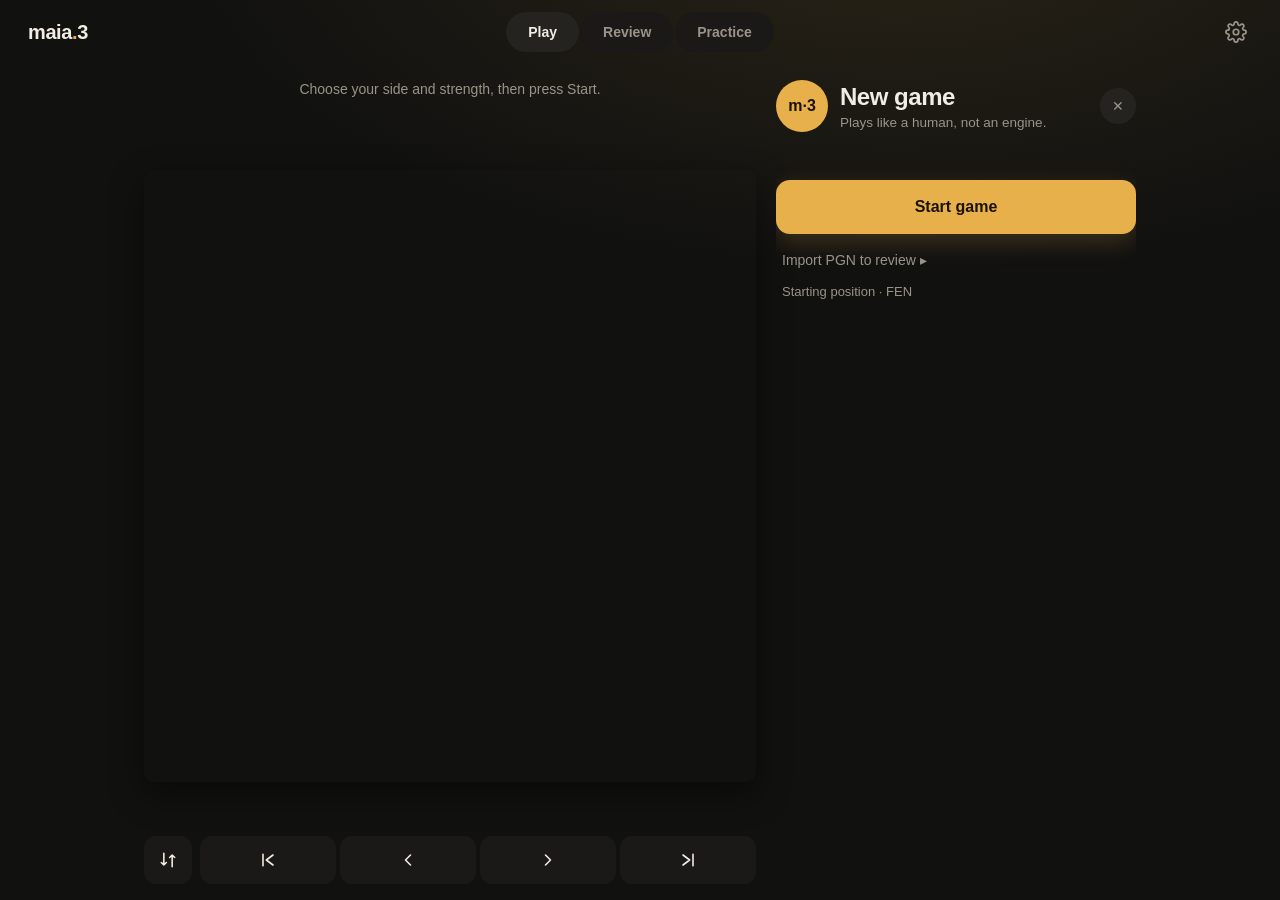
==== commit 4606d9a8: "Centralize engine and game settings in the Settings dialog" ====
--- a/src/index.html
+++ b/src/index.html
@@ -82,42 +82,13 @@
           <div class="sheetHead">
             <div class="heroAvatar" aria-hidden="true">m&middot;3</div>
             <div class="sheetTitle">
-              <h2 id="setup-title">Choose your opponent</h2>
+              <h2 id="setup-title">New game</h2>
               <p class="sheetSub">Plays like a human, not an engine.</p>
             </div>
             <button type="button" class="sheetClose" id="setup-close" aria-label="Close">&#10005;</button>
           </div>
 
-          <div class="field" id="elo-field">
-            <div class="fieldHead">
-              <label for="elo-slider">Opponent strength</label>
-              <span id="active-model-name" title="Maia-3 model in use">Checking…</span>
-              <select id="model-select" hidden title="Maia-3 model"></select>
-            </div>
-            <div class="eloRow"><b id="elo-value">1500</b><span class="eloUnit">Elo</span></div>
-            <input type="range" id="elo-slider" min="600" max="2600" step="50" value="1500" />
-            <div class="presets" id="elo-presets" role="group" aria-label="Strength presets"></div>
-            <p class="hint" id="no-model-hint" style="display:none;">This build has no Maia-3 model bundled.</p>
-          </div>
-
-          <div class="field">
-            <span class="fieldLabel">Play as</span>
-            <div class="segmented" id="side-select" role="radiogroup" aria-label="Play as">
-              <button type="button" role="radio" data-value="white" aria-checked="false" aria-label="White" title="White">White</button>
-              <button type="button" role="radio" data-value="random" aria-checked="true" class="active" aria-label="Random" title="Random">Random</button>
-              <button type="button" role="radio" data-value="black" aria-checked="false" aria-label="Black" title="Black">Black</button>
-            </div>
-          </div>
-
-          <div class="field">
-            <span class="fieldLabel">Time</span>
-            <div class="chips" id="time-select" role="radiogroup" aria-label="Time control">
-              <button type="button" role="radio" data-base="0" data-inc="0" aria-checked="false">None</button>
-              <button type="button" role="radio" data-base="5" data-inc="0" aria-checked="false">5+0</button>
-              <button type="button" role="radio" data-base="10" data-inc="0" aria-checked="true" class="active">10+0</button>
-              <button type="button" role="radio" data-base="15" data-inc="10" aria-checked="false">15+10</button>
-            </div>
-          </div>
+          <button type="button" class="linkBtn aboutOpen" id="sheet-summary" title="Change strength, side, time and move style in Settings"></button>
 
           <p class="sheetError" id="sheet-error" role="alert" hidden></p>
           <p class="hint sheetNote" id="sheet-note" hidden>A game is in progress. Strength changes apply to it right away; starting a new game abandons it.</p>
@@ -125,30 +96,7 @@
           <button type="button" class="linkBtn" id="import-link">Import PGN to review &#9656;</button>
 
           <details id="advanced-settings">
-            <summary id="advanced-summary">Engine settings &middot; temperature, top-p, FEN</summary>
-
-            <div class="settingRow">
-              <div class="settingHead">
-                <span>Variety in moves <span class="techName">(temperature)</span>: <span id="temperature-value">0.5</span></span>
-                <button type="button" class="helpBtn" data-help="temperature" aria-label="About temperature">?</button>
-              </div>
-              <input type="range" id="temperature-slider" min="0" max="1.5" step="0.05" value="0.5" />
-            </div>
-
-            <div class="settingRow">
-              <div class="settingHead">
-                <span>Avoid odd moves <span class="techName">(top-p)</span>: <span id="top-p-value">0.9</span></span>
-                <button type="button" class="helpBtn" data-help="topP" aria-label="About top-p">?</button>
-              </div>
-              <input type="range" id="top-p-slider" min="0.1" max="1" step="0.05" value="0.9" />
-            </div>
-
-            <div class="settingRow">
-              <div class="settingHead">
-                <label class="checkRow"><input type="checkbox" id="opening-checkbox" checked /> Varied openings (first 4 moves)</label>
-                <button type="button" class="helpBtn" data-help="opening" aria-label="About loose opening">?</button>
-              </div>
-            </div>
+            <summary id="advanced-summary">Starting position &middot; FEN</summary>
 
             <div class="settingRow">
               <label for="start-fen-input">Starting position <span class="techName">(FEN)</span></label>
@@ -264,26 +212,15 @@
           <div class="orLine">or paste</div>
           <textarea id="pgnInput" rows="3" placeholder="[Event &quot;Casual game&quot;]&#10;1. e4 e5 2. Nf3 Nc6 3. Bb5 a6 ..."></textarea>
           <div class="inlineRow">
-            <button id="pasteBtn" class="small" type="button">Paste from clipboard</button>
+            <button id="pasteBtn" class="small" type="button">Paste</button>
+            <button id="clearPgnBtn" class="small" type="button">Clear</button>
             <button id="loadGameBtn" class="primary">Load &amp; analyze</button>
           </div>
           <div id="loadError"></div>
         </div>
 
         <div class="panel collapsible paneMoves" id="analyzeControlsPanel">
-          <h2>Analysis settings</h2>
-          <div class="setRow"><span>Search depth</span><b id="depthVal">14</b></div>
-          <input type="range" id="analyzeDepthSelect" min="8" max="24" step="1" value="14" />
-          <div class="setRow"><span>Lines per move <small>(more = slower)</small></span>
-            <div class="chips" id="lineChips" role="group" aria-label="Lines per move">
-              <button type="button" data-lines="1">1</button><button type="button" data-lines="2">2</button><button type="button" data-lines="3" class="active">3</button>
-            </div>
-          </div>
-          <div class="setRow"><span>Max time per search</span>
-            <div class="chips" id="capChips" role="group" aria-label="Max time per search">
-              <button type="button" data-cap="2">2s</button><button type="button" data-cap="5" class="active">5s</button><button type="button" data-cap="10">10s</button><button type="button" data-cap="0">None</button>
-            </div>
-          </div>
+          <h2>Analyze</h2>
           <div class="setRow">
             <label for="analyzeSideSelect">Grade</label>
             <select id="analyzeSideSelect">
@@ -293,6 +230,7 @@
             </select>
           </div>
           <div class="est" id="analyzeEst"></div>
+          <button type="button" class="linkBtn aboutOpen">Depth, lines and time cap in Settings</button>
           <button id="analyzeGameBtn" class="primary" disabled>Analyze game</button>
           <p class="hint analyzeNote">Results appear move by move. You can stop at any time and keep what's done. The engine runs on your CPU, nothing is uploaded.</p>
         </div>
@@ -371,11 +309,6 @@
           <div class="engHead">
             <input type="checkbox" id="engEnable" hidden autocomplete="off">
             <span class="engTitle"><i class="keyDot" style="background:#3b6ef2"></i>Stockfish</span>
-            <select id="engLines" title="Lines shown">
-              <option value="1">1 line</option>
-              <option value="2">2 lines</option>
-              <option value="3" selected>3 lines</option>
-            </select>
           </div>
           <div id="engNote" class="hint"></div>
           <div id="engBody" style="display:none;">
@@ -392,7 +325,6 @@
           <div class="engHead">
             <input type="checkbox" id="hiEnable" hidden autocomplete="off">
             <span class="engTitle"><i class="keyDot" style="background:#9b4fd8"></i>Maia</span>
-            <select id="hiRating" title="Rating of the player Maia imitates"></select>
           </div>
           <div id="hiStatus" class="hint"></div>
           <div id="hiBody" style="display:none;">
@@ -455,6 +387,88 @@
       <h2 id="about-title">maia<span>·3</span></h2>
       <p id="about-version"></p>
       <p>Play chess against Maia-3, an engine that plays like a human at the Elo you pick. Everything runs on this device.</p>
+      <h3>Opponent</h3>
+      <div class="field" id="elo-field">
+        <div class="fieldHead">
+          <label for="elo-slider">Opponent strength</label>
+          <span id="active-model-name" title="Maia-3 model in use">Checking…</span>
+          <select id="model-select" hidden title="Maia-3 model"></select>
+        </div>
+        <div class="eloRow"><b id="elo-value">1500</b><span class="eloUnit">Elo</span></div>
+        <input type="range" id="elo-slider" min="600" max="2600" step="50" value="1500" />
+        <div class="presets" id="elo-presets" role="group" aria-label="Strength presets"></div>
+        <p class="hint" id="no-model-hint" style="display:none;">This build has no Maia-3 model bundled.</p>
+      </div>
+
+      <div class="field">
+        <span class="fieldLabel">Play as</span>
+        <div class="segmented" id="side-select" role="radiogroup" aria-label="Play as">
+          <button type="button" role="radio" data-value="white" aria-checked="false" aria-label="White" title="White">White</button>
+          <button type="button" role="radio" data-value="random" aria-checked="true" class="active" aria-label="Random" title="Random">Random</button>
+          <button type="button" role="radio" data-value="black" aria-checked="false" aria-label="Black" title="Black">Black</button>
+        </div>
+      </div>
+
+      <div class="field">
+        <span class="fieldLabel">Time</span>
+        <div class="chips" id="time-select" role="radiogroup" aria-label="Time control">
+          <button type="button" role="radio" data-base="0" data-inc="0" aria-checked="false">None</button>
+          <button type="button" role="radio" data-base="5" data-inc="0" aria-checked="false">5+0</button>
+          <button type="button" role="radio" data-base="10" data-inc="0" aria-checked="true" class="active">10+0</button>
+          <button type="button" role="radio" data-base="15" data-inc="10" aria-checked="false">15+10</button>
+        </div>
+      </div>
+
+      <h3>Maia move style</h3>
+      <div class="settingRow">
+        <div class="settingHead">
+          <span>Variety in moves <span class="techName">(temperature)</span>: <span id="temperature-value">0.5</span></span>
+          <button type="button" class="helpBtn" data-help="temperature" aria-label="About temperature">?</button>
+        </div>
+        <input type="range" id="temperature-slider" min="0" max="1.5" step="0.05" value="0.5" />
+      </div>
+
+      <div class="settingRow">
+        <div class="settingHead">
+          <span>Avoid odd moves <span class="techName">(top-p)</span>: <span id="top-p-value">0.9</span></span>
+          <button type="button" class="helpBtn" data-help="topP" aria-label="About top-p">?</button>
+        </div>
+        <input type="range" id="top-p-slider" min="0.1" max="1" step="0.05" value="0.9" />
+      </div>
+
+      <div class="settingRow">
+        <div class="settingHead">
+          <label class="checkRow"><input type="checkbox" id="opening-checkbox" checked /> Varied openings (first 4 moves)</label>
+          <button type="button" class="helpBtn" data-help="opening" aria-label="About loose opening">?</button>
+        </div>
+      </div>
+
+      <h3>Stockfish review</h3>
+      <div class="setRow"><span>Search depth</span><b id="depthVal">14</b></div>
+      <input type="range" id="analyzeDepthSelect" min="8" max="24" step="1" value="14" />
+      <div class="setRow"><span>Lines per move <small>(more = slower)</small></span>
+        <div class="chips" id="lineChips" role="group" aria-label="Lines per move">
+          <button type="button" data-lines="1">1</button><button type="button" data-lines="2">2</button><button type="button" data-lines="3" class="active">3</button>
+        </div>
+      </div>
+      <div class="setRow"><span>Max time per search</span>
+        <div class="chips" id="capChips" role="group" aria-label="Max time per search">
+          <button type="button" data-cap="2">2s</button><button type="button" data-cap="5" class="active">5s</button><button type="button" data-cap="10">10s</button><button type="button" data-cap="0">None</button>
+        </div>
+      </div>
+
+      <h3>Live analysis</h3>
+      <div class="setRow"><label for="engLines">Stockfish lines shown</label>
+        <select id="engLines" title="Lines shown">
+          <option value="1">1 line</option>
+          <option value="2">2 lines</option>
+          <option value="3" selected>3 lines</option>
+        </select>
+      </div>
+      <div class="setRow"><label for="hiRating">Maia rating to imitate</label>
+        <select id="hiRating" title="Rating of the player Maia imitates"></select>
+      </div>
+
       <h3>Board</h3>
       <label class="checkRow"><input type="checkbox" id="pref-destinations" checked /> Show piece destinations</label>
       <h3>Theme</h3>
@@ -494,6 +508,7 @@
   <script src="log.js"></script>
   <script src="board.js"></script>
   <script src="tabs.js"></script>
+  <script src="clipboard.js"></script>
   <script src="about.js"></script>
   <script src="play.js"></script>
   <script src="editor.js"></script>
--- a/src/style.css
+++ b/src/style.css
@@ -269,12 +269,10 @@
 #analyzeTab.hasGame #recentPanel { order: 9; }
 #analyzeTab.hasGame #loadPanel { order: 10; }
 #variationBar { order: -2; }
-.paneTabs { order: -1; }
-#analyzeTab:not(.hasGame) .paneTabs,
+.paneTabs { display: none !important; }
 #analyzeTab:not(.hasGame) .paneEngine { display: none !important; }
-#analyzeTab:not(.practicing)[data-pane="engine"] .paneMoves { display: none !important; }
-#analyzeTab:not(.practicing)[data-pane="moves"] .paneEngine { display: none !important; }
-#analyzeTab.practicing .paneTabs,
+#analyzeTab:not(.practicing) #flaggedPanel { display: none !important; }
+#analyzeTab.hasGame .paneEngine { order: 3; }
 #analyzeTab.practicing .paneMoves:not(#evalGraphBox) { display: none !important; }
 #analyzeTab.practicing #puzzlePanelV2 { order: -1; }
 
--- a/src/ux.css
+++ b/src/ux.css
@@ -66,8 +66,8 @@
 .stepper li.done { color: var(--text); }
 .stepper li.done i { background: rgba(111, 208, 140, .2); border-color: #6fd08c; color: #6fd08c; font-size: 0; }
 .stepper li.done i::after { content: "✓"; font-size: 12px; }
-#loadPanel .inlineRow { gap: 8px; }
-#loadPanel .inlineRow .primary { flex: 1; width: auto; }
+#loadPanel .inlineRow { gap: 8px; flex-wrap: wrap; }
+#loadPanel .inlineRow .primary { flex: 1 1 120px; width: auto; }
 #loadPanel .inlineRow .small { flex: none; min-height: 46px; }
 
 /* analysis settings only matter once a game is loaded */
@@ -108,9 +108,9 @@
 .sheetSub { margin: 4px 0 0; font-size: 13.5px; color: var(--muted); }
 .sheetClose { flex: none; width: 36px; height: 36px; border: 0; border-radius: 50%; background: var(--panel-bg-2); color: var(--muted); font-size: 14px; cursor: pointer; }
 .sheetClose:hover { color: var(--text); }
-#setup-panel .field { margin-bottom: 20px; }
-#setup-panel .fieldLabel, #setup-panel .fieldHead label { font-size: 13px; font-weight: 600; color: var(--text); }
-#setup-panel .fieldHead { margin-bottom: 10px; }
+#setup-panel .field, .aboutCard .field { margin-bottom: 20px; }
+#setup-panel .fieldLabel, #setup-panel .fieldHead label, .aboutCard .fieldLabel, .aboutCard .fieldHead label { font-size: 13px; font-weight: 600; color: var(--text); }
+#setup-panel .fieldHead, .aboutCard .fieldHead { margin-bottom: 10px; }
 .eloRow { display: flex; margin: 14px 0 6px; font-size: 13.5px; color: var(--muted); }
 .eloRow b { color: var(--text); font-size: 17px; }
 .sheetError { margin: 0 0 12px; padding: 10px 12px; border-radius: 10px; background: rgba(255, 143, 138, .12); color: var(--danger); font-size: 13px; }
@@ -193,7 +193,8 @@
 .sheetTitle { flex: 1; min-width: 0; }
 .sheetClose { margin-left: auto; }
 body.noGame .sheetClose { display: none; }
-#setup-panel .eloRow { flex-direction: column; align-items: center; margin: 4px 0 0; }
+#setup-panel .eloRow, .aboutCard .eloRow { flex-direction: column; align-items: center; margin: 4px 0 0; }
+.aboutCard .eloRow b { font-size: 44px; line-height: 1; font-weight: 800; letter-spacing: -0.04em; color: var(--accent); }
 #setup-panel .eloRow b { font-size: 72px; line-height: 1; font-weight: 800; letter-spacing: -0.04em; color: var(--accent); }
 .eloUnit { margin-top: 2px; font-size: 13px; color: var(--muted); }
 #elo-slider { margin: 14px 0 12px; }
@@ -380,3 +381,13 @@
   :root[data-theme="minimal"] #analyzeTab:not(.hasGame) #loadPanel .inlineRow { justify-content: flex-end; }
   :root[data-theme="minimal"] #analyzeTab:not(.hasGame) #recentPanel > h2::after { content: none; }
 }
+
+/* once a game is open, Load a game stays right under the tabs (folded to one line), so no scrolling to paste */
+#analyzeTab.hasGame #loadPanel,
+#analyzeTab.analyzed #loadPanel { order: -1 !important; }
+
+/* ---- settings dialog: controls moved over from the Play and Review panels ---- */
+.aboutCard .field:last-child { margin-bottom: 0; }
+.aboutCard .setRow label { flex: 1; }
+.aboutCard input[type="range"] { width: 100%; }
+#sheet-summary { display: block; width: 100%; margin: 0 0 14px; text-align: left; }
